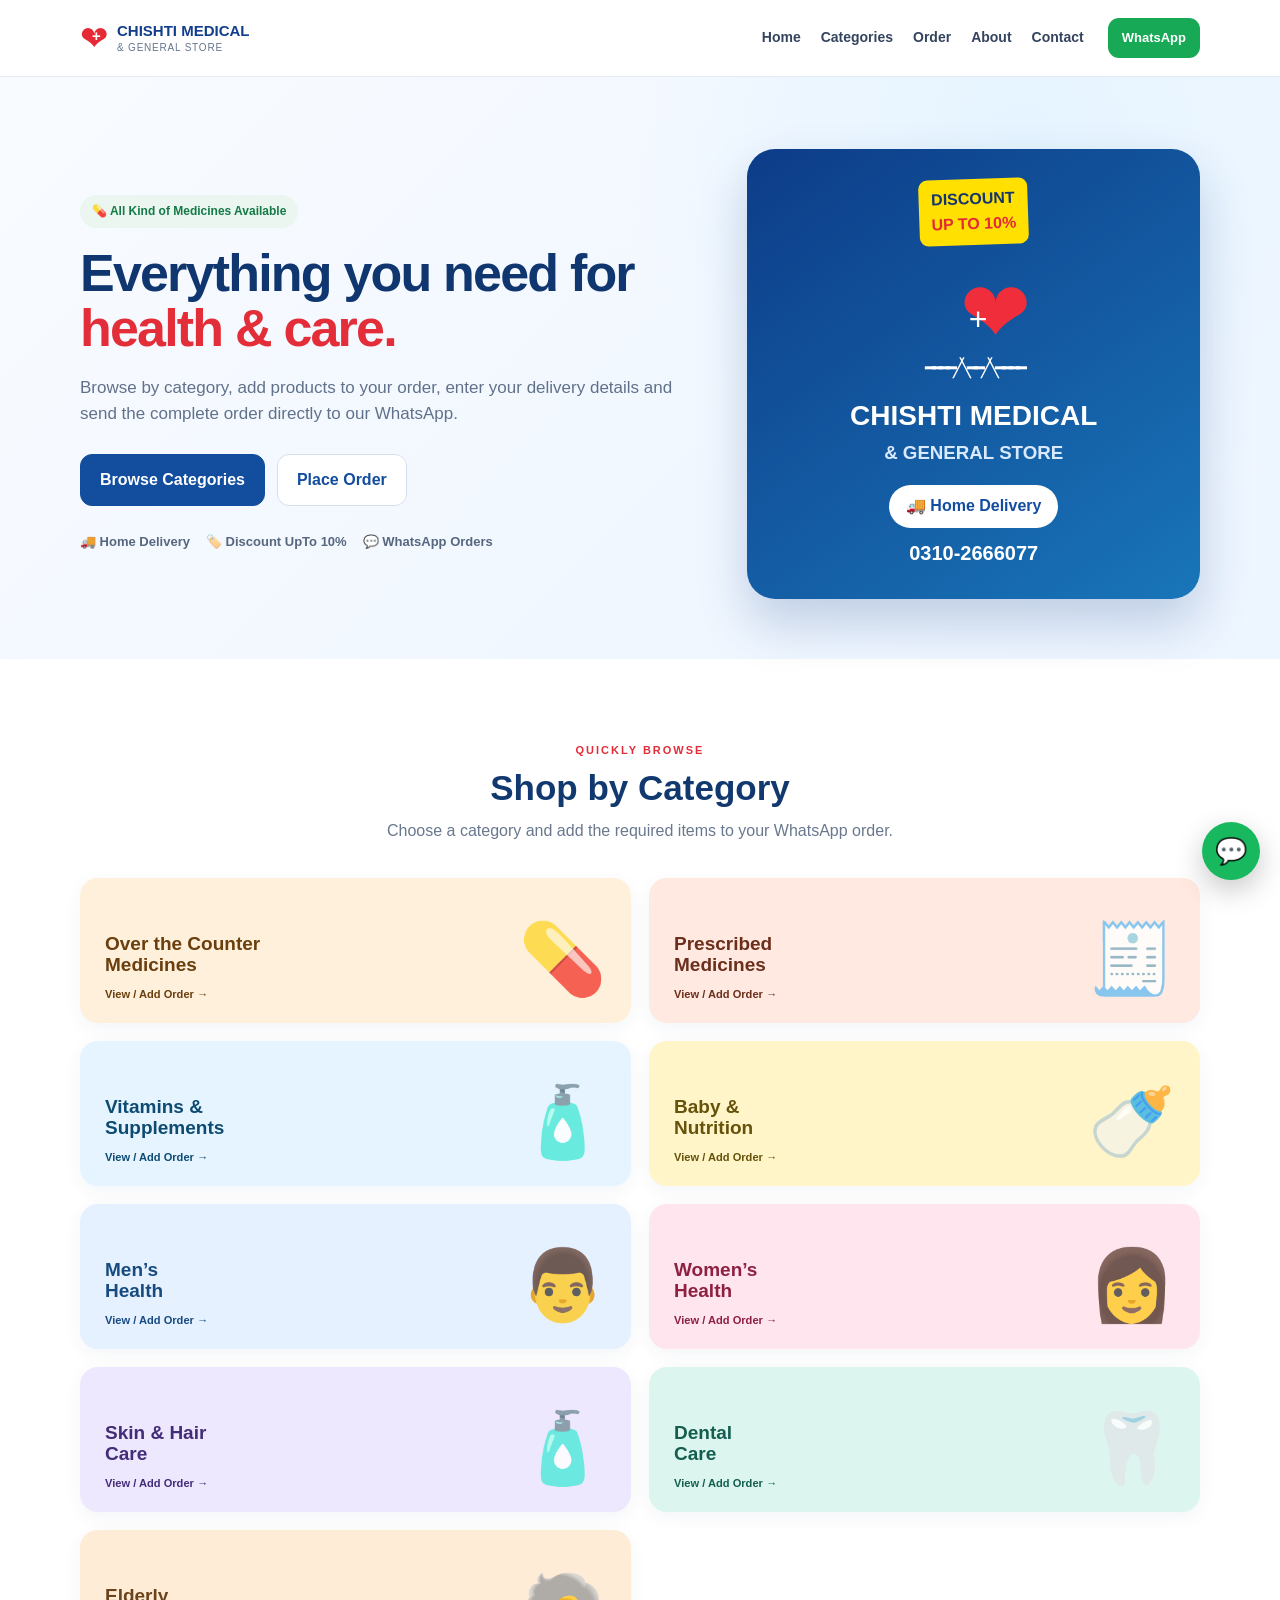
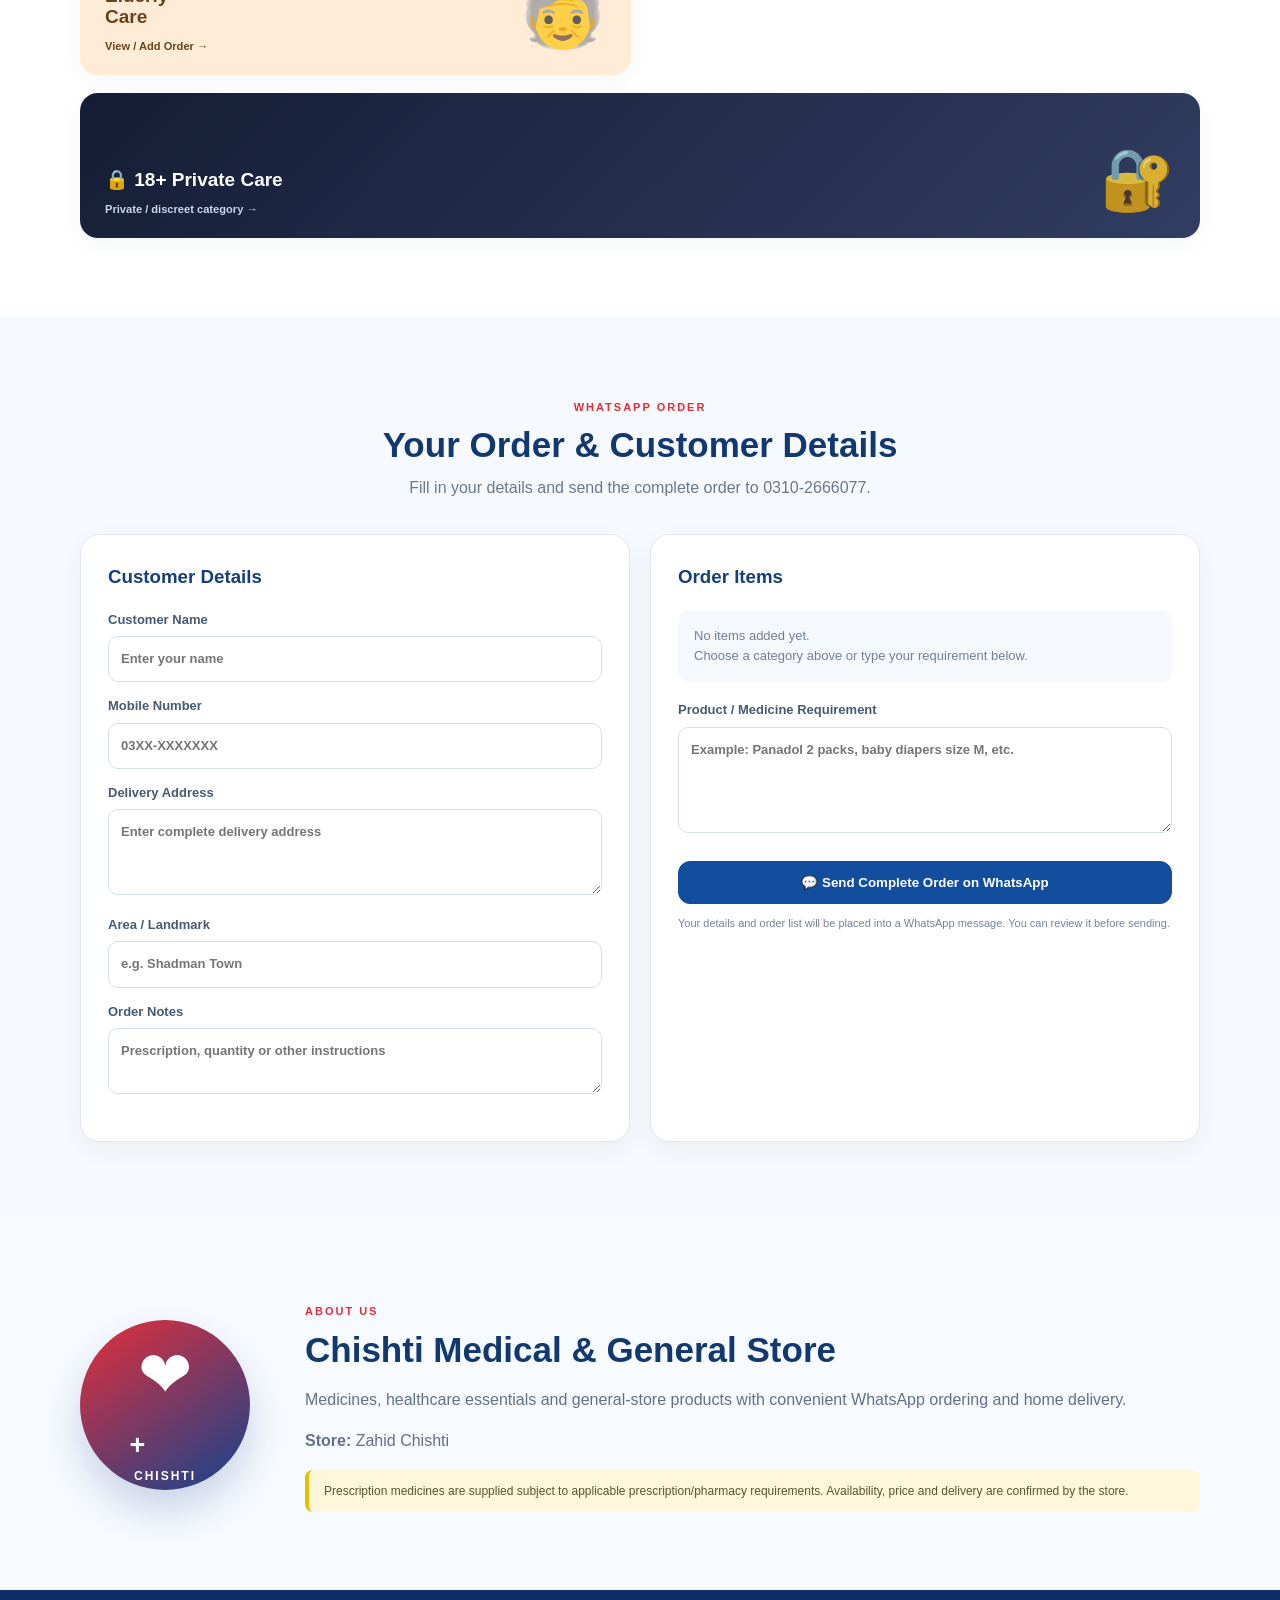
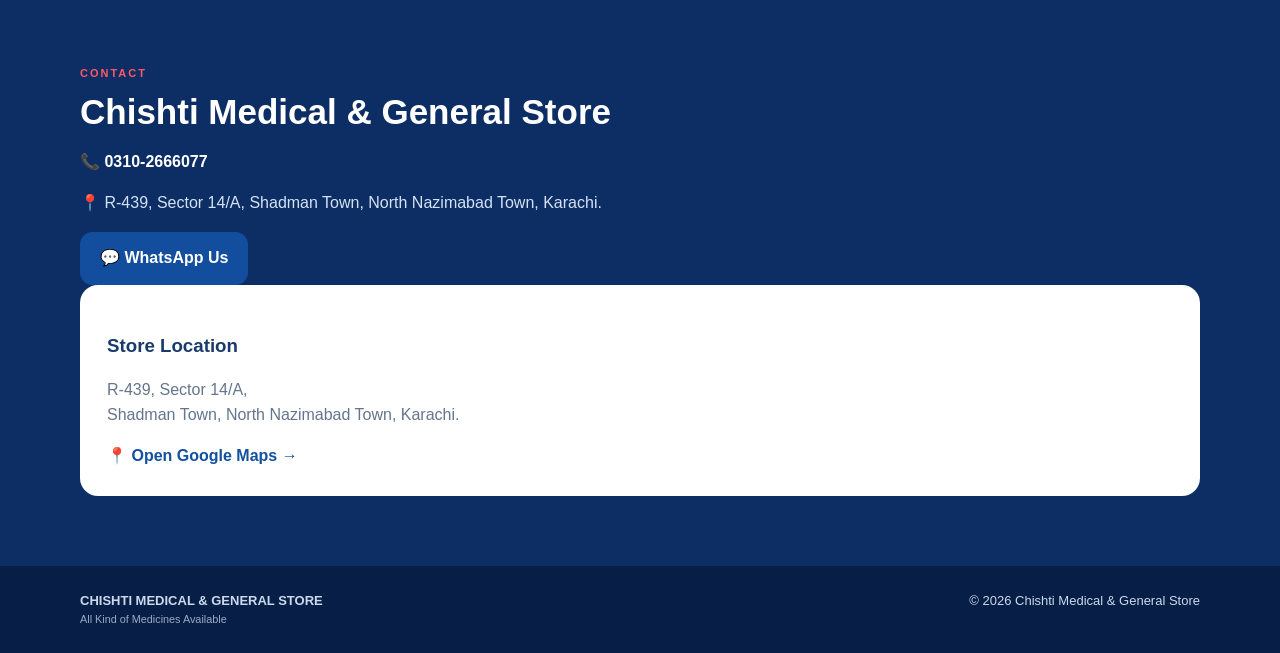
==== index.html @ 414c4672 "Add files via upload" ====
<!DOCTYPE html>
<html lang="en">
<head>
<meta charset="UTF-8">
<meta name="viewport" content="width=device-width, initial-scale=1.0">
<meta name="description" content="Chishti Medical & General Store - medicines, health products and home delivery in Shadman Town, North Nazimabad, Karachi.">
<meta name="theme-color" content="#123f8c">
<title>Chishti Medical & General Store</title>
<link rel="stylesheet" href="style.css">
</head>
<body>
<header class="header">
  <div class="container nav">
    <a class="brand" href="#home"><span class="logo">❤<b>+</b></span><span><strong>CHISHTI MEDICAL</strong><small>& GENERAL STORE</small></span></a>
    <nav id="nav">
      <a href="#home">Home</a><a href="#categories">Categories</a><a href="#order">Order</a><a href="#about">About</a><a href="#contact">Contact</a>
    </nav>
    <a class="wa-top" target="_blank" href="https://wa.me/923102666077">WhatsApp</a>
    <button class="menu" onclick="document.getElementById('nav').classList.toggle('show')">☰</button>
  </div>
</header>

<main>
<section id="home" class="hero">
  <div class="container hero-grid">
    <div>
      <span class="pill">💊 All Kind of Medicines Available</span>
      <h1>Everything you need for <span>health & care.</span></h1>
      <p>Browse by category, add products to your order, enter your delivery details and send the complete order directly to our WhatsApp.</p>
      <div class="actions">
        <a class="btn primary" href="#categories">Browse Categories</a>
        <a class="btn white" href="#order">Place Order</a>
      </div>
      <div class="mini"><span>🚚 Home Delivery</span><span>🏷️ Discount UpTo 10%</span><span>💬 WhatsApp Orders</span></div>
    </div>
    <div class="hero-box">
      <div class="badge">DISCOUNT<br><b>UP TO 10%</b></div>
      <div class="heart">❤<span>+</span></div>
      <div class="ecg">━━━━╱╲━━╱╲━━━━</div>
      <h2>CHISHTI MEDICAL</h2><h3>& GENERAL STORE</h3>
      <div class="home-delivery">🚚 Home Delivery</div>
      <strong>0310-2666077</strong>
    </div>
  </div>
</section>

<section id="categories" class="section">
  <div class="container">
    <div class="heading"><span>QUICKLY BROWSE</span><h2>Shop by Category</h2><p>Choose a category and add the required items to your WhatsApp order.</p></div>
    <div class="cat-grid">
      <button class="cat c1" onclick="addCategory('Over the Counter Medicines')"><div><b>Over the Counter<br>Medicines</b><small>View / Add Order →</small></div><strong>💊</strong></button>
      <button class="cat c2" onclick="addCategory('Prescribed Medicines')"><div><b>Prescribed<br>Medicines</b><small>View / Add Order →</small></div><strong>🧾</strong></button>
      <button class="cat c3" onclick="addCategory('Vitamins & Supplements')"><div><b>Vitamins &<br>Supplements</b><small>View / Add Order →</small></div><strong>🧴</strong></button>
      <button class="cat c4" onclick="addCategory('Baby & Nutrition')"><div><b>Baby &<br>Nutrition</b><small>View / Add Order →</small></div><strong>🍼</strong></button>
      <button class="cat c5" onclick="addCategory('Men’s Health')"><div><b>Men’s<br>Health</b><small>View / Add Order →</small></div><strong>👨</strong></button>
      <button class="cat c6" onclick="addCategory('Women’s Health')"><div><b>Women’s<br>Health</b><small>View / Add Order →</small></div><strong>👩</strong></button>
      <button class="cat c7" onclick="addCategory('Skin & Hair Care')"><div><b>Skin & Hair<br>Care</b><small>View / Add Order →</small></div><strong>🧴</strong></button>
      <button class="cat c8" onclick="addCategory('Dental Care')"><div><b>Dental<br>Care</b><small>View / Add Order →</small></div><strong>🦷</strong></button>
      <button class="cat c9" onclick="addCategory('Elderly Care')"><div><b>Elderly<br>Care</b><small>View / Add Order →</small></div><strong>🧓</strong></button>
      <button class="cat secret" onclick="unlock18()"><div><b>🔒 18+ Private Care</b><small>Private / discreet category →</small></div><strong>🔐</strong></button>
    </div>
  </div>
</section>

<section id="private" class="private hidden">
  <div class="container private-inner">
    <div><span>PRIVATE CATEGORY</span><h2>18+ Private Care</h2><p>Discreet ordering for adult personal-care and sexual-health products. Products are shown only after age confirmation.</p>
    <button class="btn primary" onclick="addCategory('18+ Private Care')">Add Private Care to Order</button></div>
    <div class="private-icon">🔒<small>18+</small></div>
  </div>
</section>

<section id="order" class="section order-section">
  <div class="container">
    <div class="heading"><span>WHATSAPP ORDER</span><h2>Your Order & Customer Details</h2><p>Fill in your details and send the complete order to 0310-2666077.</p></div>
    <div class="order-grid">
      <div class="form-card">
        <h3>Customer Details</h3>
        <label>Customer Name<input id="name" type="text" placeholder="Enter your name"></label>
        <label>Mobile Number<input id="phone" type="tel" placeholder="03XX-XXXXXXX"></label>
        <label>Delivery Address<textarea id="address" rows="3" placeholder="Enter complete delivery address"></textarea></label>
        <label>Area / Landmark<input id="area" type="text" placeholder="e.g. Shadman Town"></label>
        <label>Order Notes<textarea id="notes" rows="2" placeholder="Prescription, quantity or other instructions"></textarea></label>
      </div>
      <div class="form-card cart">
        <h3>Order Items</h3>
        <div id="items" class="items"><div class="empty">No items added yet.<br>Choose a category above or type your requirement below.</div></div>
        <label>Product / Medicine Requirement<textarea id="custom" rows="4" placeholder="Example: Panadol 2 packs, baby diapers size M, etc."></textarea></label>
        <button class="btn primary full" onclick="sendOrder()">💬 Send Complete Order on WhatsApp</button>
        <p class="small">Your details and order list will be placed into a WhatsApp message. You can review it before sending.</p>
      </div>
    </div>
  </div>
</section>

<section id="about" class="section alt">
<div class="container about"><div class="about-logo">❤<b>+</b><small>CHISHTI</small></div><div><div class="heading left"><span>ABOUT US</span><h2>Chishti Medical & General Store</h2></div><p>Medicines, healthcare essentials and general-store products with convenient WhatsApp ordering and home delivery.</p><p><b>Store:</b> Zahid Chishti</p><div class="notice">Prescription medicines are supplied subject to applicable prescription/pharmacy requirements. Availability, price and delivery are confirmed by the store.</div></div></div>
</section>

<section id="contact" class="contact">
<div class="container contact-grid"><div><div class="heading left"><span>CONTACT</span><h2>Chishti Medical & General Store</h2></div><p>📞 <a href="tel:+923102666077">0310-2666077</a></p><p>📍 R-439, Sector 14/A, Shadman Town, North Nazimabad Town, Karachi.</p><a class="btn primary" target="_blank" href="https://wa.me/923102666077">💬 WhatsApp Us</a></div><div class="map"><h3>Store Location</h3><p>R-439, Sector 14/A,<br>Shadman Town, North Nazimabad Town, Karachi.</p><a target="_blank" href="https://www.google.com/maps/search/?api=1&query=R-439%20Sector%2014%2FA%20Shadman%20Town%20North%20Nazimabad%20Karachi">📍 Open Google Maps →</a></div></div>
</section>
</main>

<footer><div class="container footer"><div><b>CHISHTI MEDICAL & GENERAL STORE</b><small>All Kind of Medicines Available</small></div><div>© <span id="year"></span> Chishti Medical & General Store</div></div></footer>
<a class="float" target="_blank" href="https://wa.me/923102666077">💬</a>

<script>
const selected=[];
function addCategory(cat){
  if(!selected.includes(cat)) selected.push(cat);
  renderItems();
  document.getElementById('order').scrollIntoView({behavior:'smooth'});
}
function renderItems(){
  const el=document.getElementById('items');
  if(!selected.length){el.innerHTML='<div class="empty">No items added yet.</div>';return;}
  el.innerHTML=selected.map((x,i)=>`<div class="item"><span>${x}</span><button onclick="removeItem(${i})">×</button></div>`).join('');
}
function removeItem(i){selected.splice(i,1);renderItems();}
function unlock18(){
  if(!confirm('This section is for customers aged 18 or above. Confirm that you are 18+ to continue.')) return;
  document.getElementById('private').classList.remove('hidden');
  document.getElementById('private').scrollIntoView({behavior:'smooth'});
}
function sendOrder(){
  const name=document.getElementById('name').value.trim();
  const phone=document.getElementById('phone').value.trim();
  const address=document.getElementById('address').value.trim();
  const area=document.getElementById('area').value.trim();
  const notes=document.getElementById('notes').value.trim();
  const custom=document.getElementById('custom').value.trim();
  if(!name || !phone || !address){alert('Please enter Customer Name, Mobile Number and Delivery Address.');return;}
  const items=selected.length?selected.join(', '):'Not selected';
  let msg=`*CHISHTI MEDICAL & GENERAL STORE - NEW ORDER*%0A%0A*Customer:* ${encodeURIComponent(name)}%0A*Mobile:* ${encodeURIComponent(phone)}%0A*Address:* ${encodeURIComponent(address)}%0A*Area/Landmark:* ${encodeURIComponent(area||'-')}%0A*Categories:* ${encodeURIComponent(items)}%0A*Product Requirement:* ${encodeURIComponent(custom||'-')}%0A*Notes:* ${encodeURIComponent(notes||'-')}`;
  window.open('https://wa.me/923102666077?text='+msg,'_blank');
}
document.getElementById('year').textContent=new Date().getFullYear();
</script>
</body>
</html>
---- style.css ----
*{box-sizing:border-box}html{scroll-behavior:smooth}body{margin:0;font-family:Arial,Helvetica,sans-serif;color:#172640;background:#fff;line-height:1.55}.container{width:min(1120px,92%);margin:auto}a{text-decoration:none}.header{position:sticky;top:0;z-index:50;background:rgba(255,255,255,.96);backdrop-filter:blur(12px);border-bottom:1px solid #e4ebf5}.nav{height:76px;display:flex;align-items:center;gap:24px}.brand{display:flex;align-items:center;gap:9px;color:#123f8c;line-height:1}.brand .logo{font-size:34px;color:#e52a36;position:relative}.brand .logo b{font-size:15px;color:#fff;position:absolute;left:12px;top:7px}.brand strong,.brand small{display:block}.brand strong{font-size:15px}.brand small{font-size:10px;color:#65758c;margin-top:5px;letter-spacing:.8px}.nav nav{display:flex;gap:20px;margin-left:auto}.nav nav a{color:#34445e;font-size:14px;font-weight:700}.wa-top{background:#18a957;color:#fff;padding:10px 14px;border-radius:11px;font-size:13px;font-weight:800}.menu{display:none;border:0;background:none;font-size:25px}.hero{padding:72px 0 60px;background:radial-gradient(circle at 80% 10%,#e5f4ff,transparent 35%),linear-gradient(135deg,#f8fbff,#edf5ff)}.hero-grid{display:grid;grid-template-columns:1.15fr .85fr;gap:55px;align-items:center}.pill{display:inline-block;background:#eaf6ef;color:#147a47;padding:7px 12px;border-radius:30px;font-size:12px;font-weight:800}.hero h1{font-size:52px;line-height:1.07;letter-spacing:-1.8px;color:#10366f;margin:18px 0}.hero h1 span{color:#e32d38}.hero p{color:#60718a;font-size:17px;max-width:650px}.actions{display:flex;gap:12px;flex-wrap:wrap;margin:26px 0}.btn{display:inline-flex;justify-content:center;align-items:center;padding:13px 19px;border-radius:12px;font-weight:800;border:1px solid #d4e0ef;cursor:pointer}.primary{background:#124d9e;color:#fff;border-color:#124d9e}.white{background:#fff;color:#124d9e}.mini{display:flex;gap:16px;flex-wrap:wrap;color:#56677f;font-size:13px;font-weight:700}.hero-box{background:linear-gradient(145deg,#0d3c88,#1975b9);border-radius:28px;color:#fff;text-align:center;padding:30px;min-height:400px;box-shadow:0 25px 50px rgba(18,65,130,.22)}.badge{display:inline-block;background:#ffe000;color:#14356e;padding:8px 12px;border-radius:9px;font-weight:900;transform:rotate(-2deg)}.badge b{color:#e32b37}.heart{font-size:85px;color:#f02d3a;line-height:1;margin-top:25px}.heart span{font-size:32px;color:#fff;margin-left:-62px;vertical-align:middle}.ecg{letter-spacing:-4px;font-size:18px}.hero-box h2{font-size:28px;margin:12px 0 0}.hero-box h3{margin:0 0 18px;color:#d9eaff}.home-delivery{background:#fff;color:#124d9e;display:inline-block;border-radius:50px;padding:9px 17px;font-weight:900}.hero-box>strong{display:block;font-size:20px;margin-top:10px}.section{padding:78px 0}.heading{text-align:center;margin-bottom:34px}.heading span{font-size:11px;letter-spacing:2px;color:#e22d38;font-weight:900}.heading h2{font-size:35px;line-height:1.15;color:#12396f;margin:7px 0 10px}.heading p{color:#69788e;margin:0}.heading.left{text-align:left;margin-bottom:18px}.cat-grid{display:grid;grid-template-columns:1fr 1fr;gap:18px}.cat{border:0;border-radius:18px;padding:23px 25px;min-height:145px;text-align:left;display:flex;justify-content:space-between;align-items:flex-end;cursor:pointer;overflow:hidden;transition:.2s;box-shadow:0 5px 18px rgba(25,60,100,.05)}.cat:hover{transform:translateY(-3px);box-shadow:0 14px 30px rgba(25,60,100,.12)}.cat b{font-size:19px;line-height:1.1;display:block}.cat small{display:block;margin-top:12px;font-weight:800}.cat>strong{font-size:70px;opacity:.82}.c1{background:#fff0dc;color:#6a3e0d}.c2{background:#ffe9e1;color:#6b2f1b}.c3{background:#e5f4ff;color:#0d4b72}.c4{background:#fff5c8;color:#66520a}.c5{background:#e5f1ff;color:#174b80}.c6{background:#ffe5ed;color:#8e2043}.c7{background:#eee8ff;color:#432d78}.c8{background:#dcf6ef;color:#145e50}.c9{background:#ffecd6;color:#6b421b}.secret{grid-column:1/-1;background:linear-gradient(135deg,#151d35,#313d61);color:#fff}.secret small{color:#c9d5ed}.secret>strong{font-size:60px}.private{background:linear-gradient(135deg,#111a30,#2c3858);color:#fff;padding:45px 0}.private.hidden{display:none}.private-inner{display:flex;align-items:center;justify-content:space-between;gap:30px}.private span{font-size:11px;letter-spacing:2px;color:#aebedc;font-weight:900}.private h2{font-size:34px;margin:5px 0}.private p{color:#d2dbeb;max-width:650px}.private-icon{font-size:75px;text-align:center}.private-icon small{display:block;font-size:14px}.order-section{background:#f6f9fd}.order-grid{display:grid;grid-template-columns:1fr 1fr;gap:20px}.form-card{background:#fff;border:1px solid #dfe8f3;border-radius:20px;padding:27px;box-shadow:0 8px 25px rgba(25,55,95,.05)}.form-card h3{margin-top:0;color:#163e79}.form-card label{display:block;font-weight:800;font-size:13px;color:#465a75;margin:14px 0}.form-card input,.form-card textarea{width:100%;margin-top:6px;border:1px solid #d5dfeb;border-radius:10px;padding:12px;font:inherit;outline:none}.form-card input:focus,.form-card textarea:focus{border-color:#1756a5;box-shadow:0 0 0 3px #e7f0ff}.items{margin:10px 0 18px}.empty{background:#f5f8fc;padding:16px;border-radius:10px;color:#718097;font-size:13px}.item{display:flex;justify-content:space-between;align-items:center;padding:10px 12px;background:#edf5ff;border-radius:9px;margin:6px 0;color:#16427d;font-weight:800}.item button{border:0;background:#e52d38;color:#fff;border-radius:50%;width:25px;height:25px;cursor:pointer}.full{width:100%;margin-top:8px}.small{font-size:11px;color:#748298}.alt{background:#f7faff}.about{display:grid;grid-template-columns:180px 1fr;gap:45px;align-items:center}.about-logo{width:170px;height:170px;border-radius:50%;background:linear-gradient(145deg,#e62e39,#12448e);color:#fff;display:grid;place-content:center;text-align:center;font-size:65px;box-shadow:0 20px 40px rgba(20,60,130,.2)}.about-logo b{font-size:27px;margin-left:-55px}.about-logo small{font-size:12px;letter-spacing:2px;font-weight:900}.about p{color:#61718a}.notice{background:#fff7dc;border-left:4px solid #e6bf00;padding:12px 15px;border-radius:8px;color:#5c542d;font-size:12px}.contact{background:#0d2e65;color:#fff;padding:70px 0}.contact .heading h2{color:#fff}.contact .heading span{color:#ff5963}.contact p{color:#d5e2f4}.contact a{color:#fff;font-weight:800}.map{background:#fff;color:#193a6c;padding:27px;border-radius:18px}.map p{color:#65758c!important}.map a{color:#1250a0!important}.footer{display:flex;justify-content:space-between;gap:20px}.footer strong{display:block;color:#fff}.footer small{display:block;opacity:.75}.float{position:fixed;right:20px;bottom:20px;width:58px;height:58px;border-radius:50%;background:#18b95e;color:#fff;display:grid;place-items:center;font-size:26px;z-index:80;box-shadow:0 10px 28px rgba(0,0,0,.22)}footer{background:#071f46;color:#cbd9ed;padding:25px 0;font-size:13px}@media(max-width:850px){.nav{min-height:70px;height:auto}.nav nav{display:none;position:absolute;top:70px;left:0;right:0;background:#fff;padding:16px 5%;flex-direction:column;border-bottom:1px solid #e4ebf5}.nav nav.show{display:flex}.menu{display:block}.wa-top{margin-left:auto}.hero-grid,.order-grid,.about{grid-template-columns:1fr}.hero h1{font-size:41px}.hero-box{max-width:520px;margin:auto}.private-inner{align-items:flex-start}.cat-grid{grid-template-columns:1fr}.secret{grid-column:auto}.cards{grid-template-columns:1fr 1fr}}@media(max-width:560px){.brand strong{font-size:12px}.brand small{font-size:8px}.wa-top{font-size:10px;padding:9px}.hero{padding-top:48px}.hero h1{font-size:34px}.hero p{font-size:15px}.actions .btn{width:100%}.cat{min-height:125px}.cat b{font-size:17px}.cat>strong{font-size:55px}.section{padding:58px 0}.heading h2{font-size:29px}.about-logo{margin:auto}.heading.left{text-align:center}.footer{flex-direction:column}}
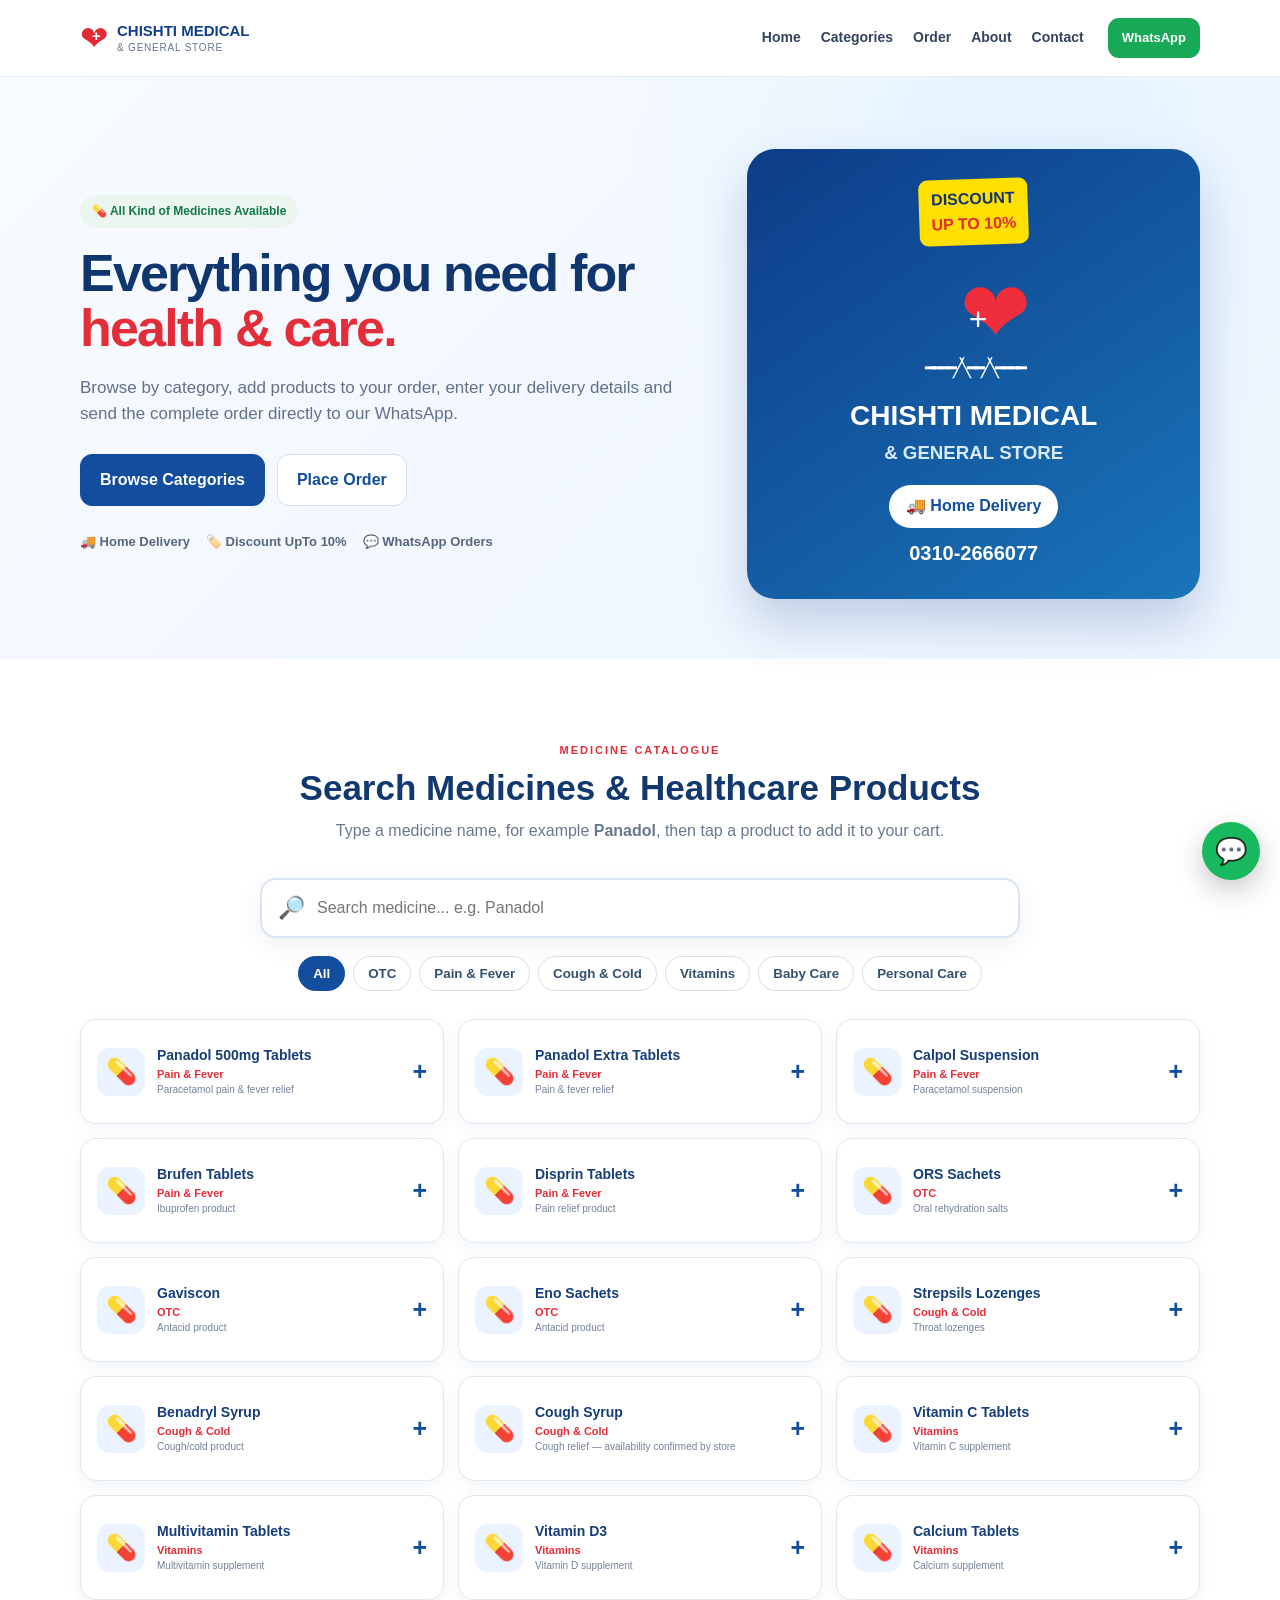
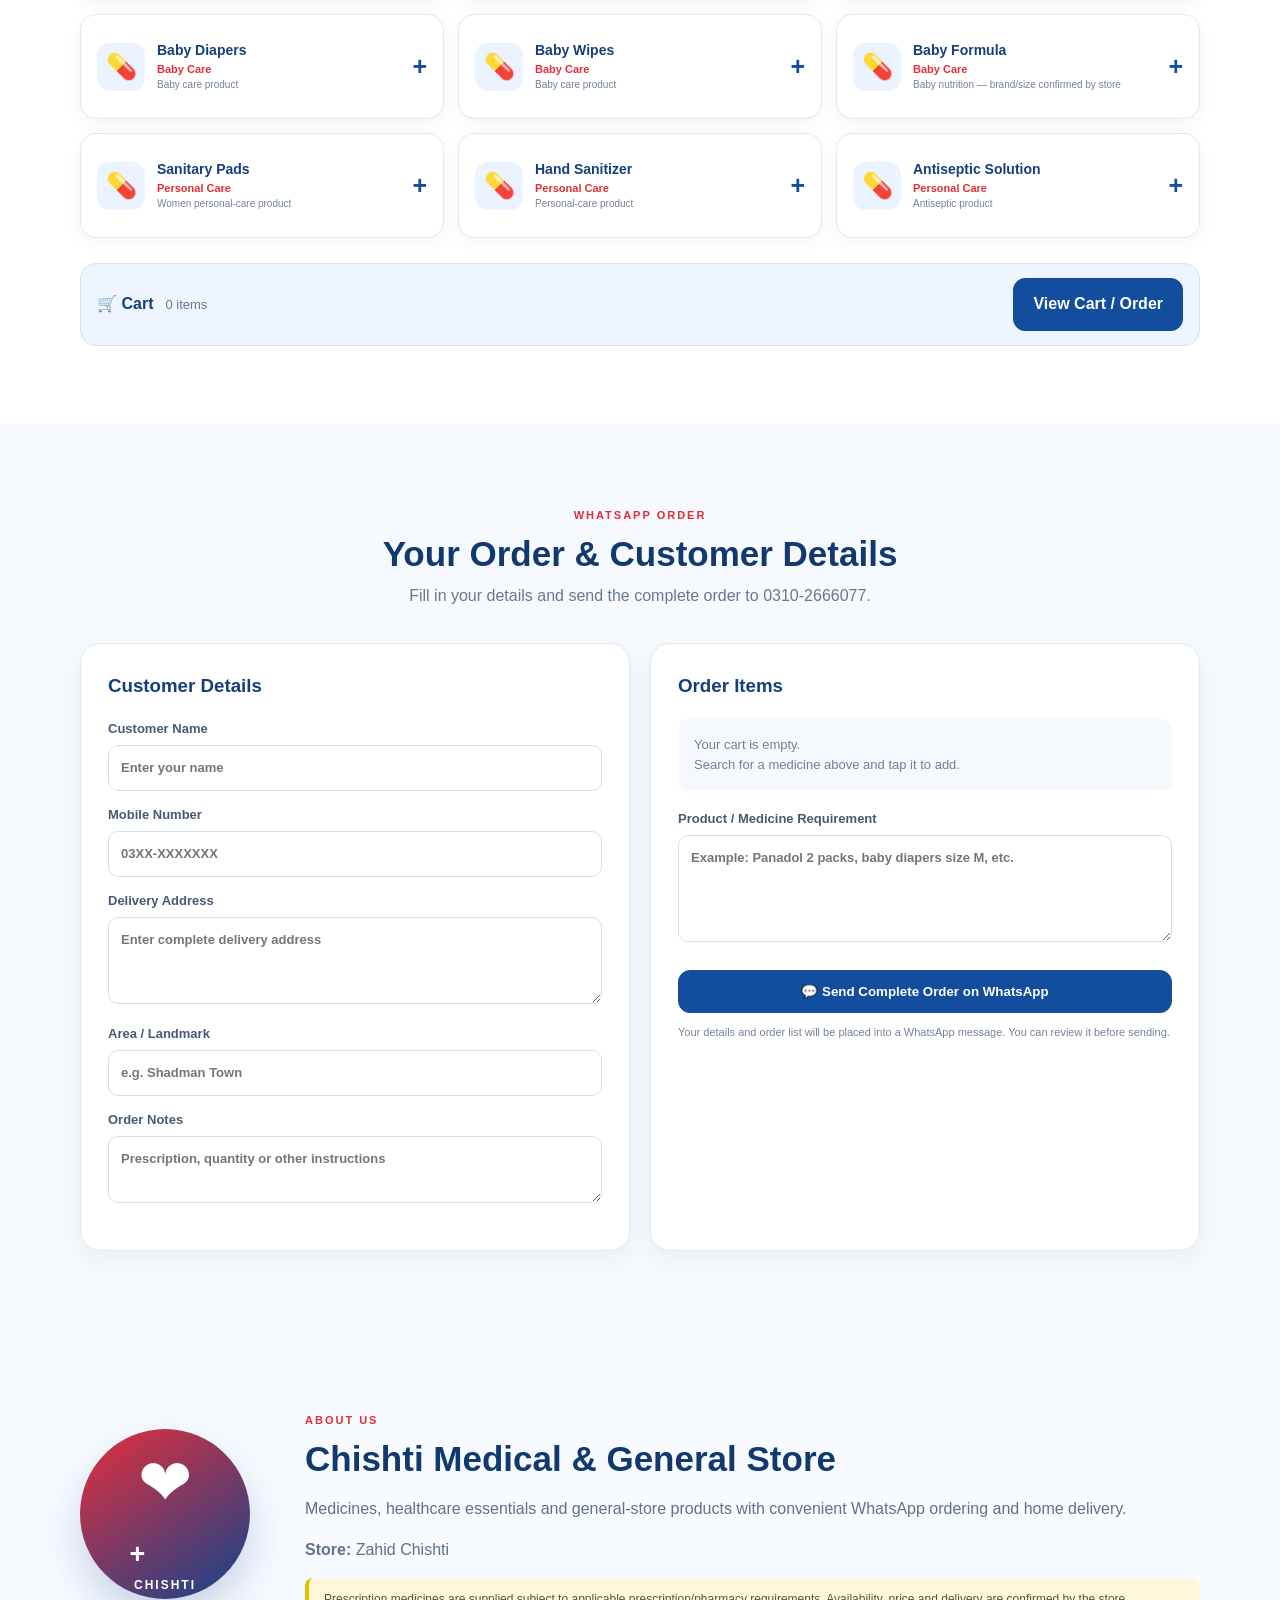
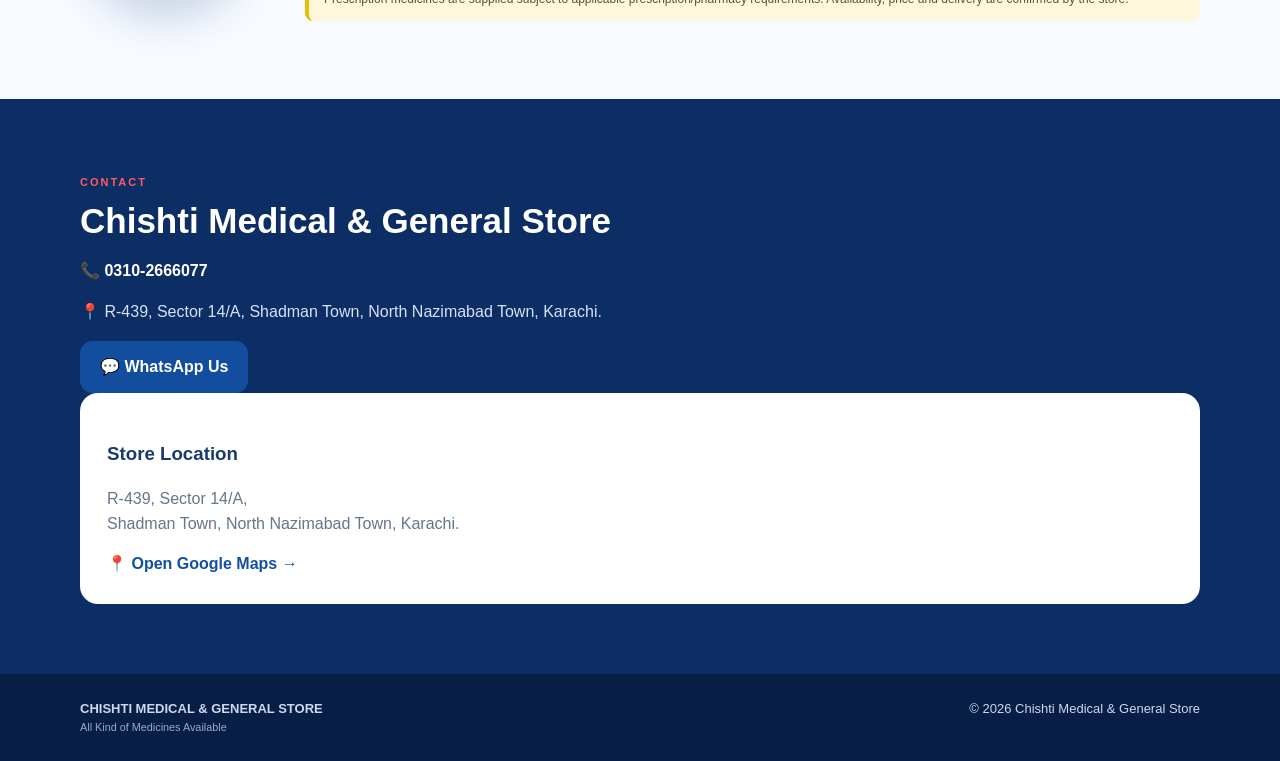
==== commit 62f7b1d2: "Add files via upload" ====
--- a/index.html
+++ b/index.html
@@ -46,18 +46,33 @@
 
 <section id="categories" class="section">
   <div class="container">
-    <div class="heading"><span>QUICKLY BROWSE</span><h2>Shop by Category</h2><p>Choose a category and add the required items to your WhatsApp order.</p></div>
-    <div class="cat-grid">
-      <button class="cat c1" onclick="addCategory('Over the Counter Medicines')"><div><b>Over the Counter<br>Medicines</b><small>View / Add Order →</small></div><strong>💊</strong></button>
-      <button class="cat c2" onclick="addCategory('Prescribed Medicines')"><div><b>Prescribed<br>Medicines</b><small>View / Add Order →</small></div><strong>🧾</strong></button>
-      <button class="cat c3" onclick="addCategory('Vitamins & Supplements')"><div><b>Vitamins &<br>Supplements</b><small>View / Add Order →</small></div><strong>🧴</strong></button>
-      <button class="cat c4" onclick="addCategory('Baby & Nutrition')"><div><b>Baby &<br>Nutrition</b><small>View / Add Order →</small></div><strong>🍼</strong></button>
-      <button class="cat c5" onclick="addCategory('Men’s Health')"><div><b>Men’s<br>Health</b><small>View / Add Order →</small></div><strong>👨</strong></button>
-      <button class="cat c6" onclick="addCategory('Women’s Health')"><div><b>Women’s<br>Health</b><small>View / Add Order →</small></div><strong>👩</strong></button>
-      <button class="cat c7" onclick="addCategory('Skin & Hair Care')"><div><b>Skin & Hair<br>Care</b><small>View / Add Order →</small></div><strong>🧴</strong></button>
-      <button class="cat c8" onclick="addCategory('Dental Care')"><div><b>Dental<br>Care</b><small>View / Add Order →</small></div><strong>🦷</strong></button>
-      <button class="cat c9" onclick="addCategory('Elderly Care')"><div><b>Elderly<br>Care</b><small>View / Add Order →</small></div><strong>🧓</strong></button>
-      <button class="cat secret" onclick="unlock18()"><div><b>🔒 18+ Private Care</b><small>Private / discreet category →</small></div><strong>🔐</strong></button>
+    <div class="heading">
+      <span>MEDICINE CATALOGUE</span>
+      <h2>Search Medicines & Healthcare Products</h2>
+      <p>Type a medicine name, for example <b>Panadol</b>, then tap a product to add it to your cart.</p>
+    </div>
+
+    <div class="search-box">
+      <span>🔎</span>
+      <input id="medicineSearch" type="search" placeholder="Search medicine... e.g. Panadol" oninput="searchMedicines()">
+    </div>
+
+    <div class="catalogue-tools">
+      <button class="filter active" onclick="filterMedicines('All',this)">All</button>
+      <button class="filter" onclick="filterMedicines('OTC',this)">OTC</button>
+      <button class="filter" onclick="filterMedicines('Pain & Fever',this)">Pain & Fever</button>
+      <button class="filter" onclick="filterMedicines('Cough & Cold',this)">Cough & Cold</button>
+      <button class="filter" onclick="filterMedicines('Vitamins',this)">Vitamins</button>
+      <button class="filter" onclick="filterMedicines('Baby Care',this)">Baby Care</button>
+      <button class="filter" onclick="filterMedicines('Personal Care',this)">Personal Care</button>
+    </div>
+
+    <div id="medicineGrid" class="medicine-grid"></div>
+    <p id="noResults" class="no-results hidden">No matching product found. You can type the required medicine in the order notes and send it to WhatsApp.</p>
+
+    <div class="cart-bar">
+      <div><b>🛒 Cart</b><span id="cartCount">0 items</span></div>
+      <a class="btn primary" href="#order">View Cart / Order</a>
     </div>
   </div>
 </section>
@@ -106,23 +121,124 @@
 <a class="float" target="_blank" href="https://wa.me/923102666077">💬</a>
 
 <script>
-const selected=[];
-function addCategory(cat){
-  if(!selected.includes(cat)) selected.push(cat);
-  renderItems();
+const products = [
+  {name:'Panadol 500mg Tablets',category:'Pain & Fever',note:'Paracetamol pain & fever relief'},
+  {name:'Panadol Extra Tablets',category:'Pain & Fever',note:'Pain & fever relief'},
+  {name:'Calpol Suspension',category:'Pain & Fever',note:'Paracetamol suspension'},
+  {name:'Brufen Tablets',category:'Pain & Fever',note:'Ibuprofen product'},
+  {name:'Disprin Tablets',category:'Pain & Fever',note:'Pain relief product'},
+  {name:'ORS Sachets',category:'OTC',note:'Oral rehydration salts'},
+  {name:'Gaviscon',category:'OTC',note:'Antacid product'},
+  {name:'Eno Sachets',category:'OTC',note:'Antacid product'},
+  {name:'Strepsils Lozenges',category:'Cough & Cold',note:'Throat lozenges'},
+  {name:'Benadryl Syrup',category:'Cough & Cold',note:'Cough/cold product'},
+  {name:'Cough Syrup',category:'Cough & Cold',note:'Cough relief — availability confirmed by store'},
+  {name:'Vitamin C Tablets',category:'Vitamins',note:'Vitamin C supplement'},
+  {name:'Multivitamin Tablets',category:'Vitamins',note:'Multivitamin supplement'},
+  {name:'Vitamin D3',category:'Vitamins',note:'Vitamin D supplement'},
+  {name:'Calcium Tablets',category:'Vitamins',note:'Calcium supplement'},
+  {name:'Baby Diapers',category:'Baby Care',note:'Baby care product'},
+  {name:'Baby Wipes',category:'Baby Care',note:'Baby care product'},
+  {name:'Baby Formula',category:'Baby Care',note:'Baby nutrition — brand/size confirmed by store'},
+  {name:'Sanitary Pads',category:'Personal Care',note:'Women personal-care product'},
+  {name:'Hand Sanitizer',category:'Personal Care',note:'Personal-care product'},
+  {name:'Antiseptic Solution',category:'Personal Care',note:'Antiseptic product'}
+];
+
+let cart = [];
+let activeCategory = 'All';
+
+function escapeHTML(value){
+  return String(value).replace(/[&<>"']/g, m => ({'&':'&amp;','<':'&lt;','>':'&gt;','"':'&quot;',"'":'&#039;'}[m]));
+}
+
+function searchMedicines(){
+  renderMedicines();
+}
+
+function filterMedicines(category, button){
+  activeCategory = category;
+  document.querySelectorAll('.filter').forEach(b => b.classList.remove('active'));
+  button.classList.add('active');
+  renderMedicines();
+}
+
+function renderMedicines(){
+  const q = document.getElementById('medicineSearch').value.trim().toLowerCase();
+  const list = products.filter(p =>
+    (activeCategory === 'All' || p.category === activeCategory) &&
+    (!q || (p.name + ' ' + p.category + ' ' + p.note).toLowerCase().includes(q))
+  );
+
+  const grid = document.getElementById('medicineGrid');
+  document.getElementById('noResults').classList.toggle('hidden', list.length !== 0);
+
+  grid.innerHTML = list.map((p, i) => {
+    const originalIndex = products.indexOf(p);
+    const inCart = cart.find(x => x.name === p.name);
+    return `<button class="medicine-card" onclick="addToCart(${originalIndex})">
+      <div class="medicine-icon">💊</div>
+      <div class="medicine-info">
+        <b>${escapeHTML(p.name)}</b>
+        <small>${escapeHTML(p.category)}</small>
+        <span>${escapeHTML(p.note)}</span>
+      </div>
+      <strong class="add-sign">${inCart ? '✓' : '+'}</strong>
+    </button>`;
+  }).join('');
+}
+
+function addToCart(index){
+  const p = products[index];
+  const existing = cart.find(x => x.name === p.name);
+  if(existing) existing.qty++;
+  else cart.push({name:p.name, category:p.category, qty:1});
+  renderCart();
+  renderMedicines();
   document.getElementById('order').scrollIntoView({behavior:'smooth'});
 }
-function renderItems(){
-  const el=document.getElementById('items');
-  if(!selected.length){el.innerHTML='<div class="empty">No items added yet.</div>';return;}
-  el.innerHTML=selected.map((x,i)=>`<div class="item"><span>${x}</span><button onclick="removeItem(${i})">×</button></div>`).join('');
-}
-function removeItem(i){selected.splice(i,1);renderItems();}
+
+function changeQty(index, delta){
+  cart[index].qty += delta;
+  if(cart[index].qty <= 0) cart.splice(index,1);
+  renderCart();
+  renderMedicines();
+}
+
+function removeCartItem(index){
+  cart.splice(index,1);
+  renderCart();
+  renderMedicines();
+}
+
+function renderCart(){
+  const el = document.getElementById('items');
+  const count = cart.reduce((sum,x)=>sum+x.qty,0);
+  document.getElementById('cartCount').textContent = count + (count === 1 ? ' item' : ' items');
+
+  if(!cart.length){
+    el.innerHTML='<div class="empty">Your cart is empty.<br>Search for a medicine above and tap it to add.</div>';
+    return;
+  }
+
+  el.innerHTML = cart.map((x,i)=>`
+    <div class="cart-item">
+      <div><b>${escapeHTML(x.name)}</b><small>${escapeHTML(x.category)}</small></div>
+      <div class="qty">
+        <button onclick="changeQty(${i},-1)">−</button>
+        <b>${x.qty}</b>
+        <button onclick="changeQty(${i},1)">+</button>
+        <button class="remove" onclick="removeCartItem(${i})">×</button>
+      </div>
+    </div>`).join('');
+}
+
 function unlock18(){
   if(!confirm('This section is for customers aged 18 or above. Confirm that you are 18+ to continue.')) return;
   document.getElementById('private').classList.remove('hidden');
   document.getElementById('private').scrollIntoView({behavior:'smooth'});
 }
+
 function sendOrder(){
   const name=document.getElementById('name').value.trim();
   const phone=document.getElementById('phone').value.trim();
@@ -130,12 +246,38 @@
   const area=document.getElementById('area').value.trim();
   const notes=document.getElementById('notes').value.trim();
   const custom=document.getElementById('custom').value.trim();
-  if(!name || !phone || !address){alert('Please enter Customer Name, Mobile Number and Delivery Address.');return;}
-  const items=selected.length?selected.join(', '):'Not selected';
-  let msg=`*CHISHTI MEDICAL & GENERAL STORE - NEW ORDER*%0A%0A*Customer:* ${encodeURIComponent(name)}%0A*Mobile:* ${encodeURIComponent(phone)}%0A*Address:* ${encodeURIComponent(address)}%0A*Area/Landmark:* ${encodeURIComponent(area||'-')}%0A*Categories:* ${encodeURIComponent(items)}%0A*Product Requirement:* ${encodeURIComponent(custom||'-')}%0A*Notes:* ${encodeURIComponent(notes||'-')}`;
-  window.open('https://wa.me/923102666077?text='+msg,'_blank');
-}
+
+  if(!name || !phone || !address){
+    alert('Please enter Customer Name, Mobile Number and Delivery Address.');
+    return;
+  }
+
+  const orderLines = cart.length
+    ? cart.map((x,i) => `${i+1}. ${x.name} — Qty: ${x.qty}`).join('\n')
+    : 'No catalogue item selected';
+
+  const message =
+`*CHISHTI MEDICAL & GENERAL STORE - NEW ORDER*
+
+*Customer:* ${name}
+*Mobile:* ${phone}
+*Delivery Address:* ${address}
+*Area/Landmark:* ${area || '-'}
+
+*Cart:*
+${orderLines}
+
+*Other Medicine/Product Requirement:* ${custom || '-'}
+*Notes:* ${notes || '-'}
+
+Please confirm availability, price and delivery.`;
+
+  window.open('https://wa.me/923102666077?text='+encodeURIComponent(message),'_blank');
+}
+
 document.getElementById('year').textContent=new Date().getFullYear();
+renderMedicines();
+renderCart();
 </script>
 </body>
 </html>
--- a/style.css
+++ b/style.css
@@ -1 +1,27 @@
 *{box-sizing:border-box}html{scroll-behavior:smooth}body{margin:0;font-family:Arial,Helvetica,sans-serif;color:#172640;background:#fff;line-height:1.55}.container{width:min(1120px,92%);margin:auto}a{text-decoration:none}.header{position:sticky;top:0;z-index:50;background:rgba(255,255,255,.96);backdrop-filter:blur(12px);border-bottom:1px solid #e4ebf5}.nav{height:76px;display:flex;align-items:center;gap:24px}.brand{display:flex;align-items:center;gap:9px;color:#123f8c;line-height:1}.brand .logo{font-size:34px;color:#e52a36;position:relative}.brand .logo b{font-size:15px;color:#fff;position:absolute;left:12px;top:7px}.brand strong,.brand small{display:block}.brand strong{font-size:15px}.brand small{font-size:10px;color:#65758c;margin-top:5px;letter-spacing:.8px}.nav nav{display:flex;gap:20px;margin-left:auto}.nav nav a{color:#34445e;font-size:14px;font-weight:700}.wa-top{background:#18a957;color:#fff;padding:10px 14px;border-radius:11px;font-size:13px;font-weight:800}.menu{display:none;border:0;background:none;font-size:25px}.hero{padding:72px 0 60px;background:radial-gradient(circle at 80% 10%,#e5f4ff,transparent 35%),linear-gradient(135deg,#f8fbff,#edf5ff)}.hero-grid{display:grid;grid-template-columns:1.15fr .85fr;gap:55px;align-items:center}.pill{display:inline-block;background:#eaf6ef;color:#147a47;padding:7px 12px;border-radius:30px;font-size:12px;font-weight:800}.hero h1{font-size:52px;line-height:1.07;letter-spacing:-1.8px;color:#10366f;margin:18px 0}.hero h1 span{color:#e32d38}.hero p{color:#60718a;font-size:17px;max-width:650px}.actions{display:flex;gap:12px;flex-wrap:wrap;margin:26px 0}.btn{display:inline-flex;justify-content:center;align-items:center;padding:13px 19px;border-radius:12px;font-weight:800;border:1px solid #d4e0ef;cursor:pointer}.primary{background:#124d9e;color:#fff;border-color:#124d9e}.white{background:#fff;color:#124d9e}.mini{display:flex;gap:16px;flex-wrap:wrap;color:#56677f;font-size:13px;font-weight:700}.hero-box{background:linear-gradient(145deg,#0d3c88,#1975b9);border-radius:28px;color:#fff;text-align:center;padding:30px;min-height:400px;box-shadow:0 25px 50px rgba(18,65,130,.22)}.badge{display:inline-block;background:#ffe000;color:#14356e;padding:8px 12px;border-radius:9px;font-weight:900;transform:rotate(-2deg)}.badge b{color:#e32b37}.heart{font-size:85px;color:#f02d3a;line-height:1;margin-top:25px}.heart span{font-size:32px;color:#fff;margin-left:-62px;vertical-align:middle}.ecg{letter-spacing:-4px;font-size:18px}.hero-box h2{font-size:28px;margin:12px 0 0}.hero-box h3{margin:0 0 18px;color:#d9eaff}.home-delivery{background:#fff;color:#124d9e;display:inline-block;border-radius:50px;padding:9px 17px;font-weight:900}.hero-box>strong{display:block;font-size:20px;margin-top:10px}.section{padding:78px 0}.heading{text-align:center;margin-bottom:34px}.heading span{font-size:11px;letter-spacing:2px;color:#e22d38;font-weight:900}.heading h2{font-size:35px;line-height:1.15;color:#12396f;margin:7px 0 10px}.heading p{color:#69788e;margin:0}.heading.left{text-align:left;margin-bottom:18px}.cat-grid{display:grid;grid-template-columns:1fr 1fr;gap:18px}.cat{border:0;border-radius:18px;padding:23px 25px;min-height:145px;text-align:left;display:flex;justify-content:space-between;align-items:flex-end;cursor:pointer;overflow:hidden;transition:.2s;box-shadow:0 5px 18px rgba(25,60,100,.05)}.cat:hover{transform:translateY(-3px);box-shadow:0 14px 30px rgba(25,60,100,.12)}.cat b{font-size:19px;line-height:1.1;display:block}.cat small{display:block;margin-top:12px;font-weight:800}.cat>strong{font-size:70px;opacity:.82}.c1{background:#fff0dc;color:#6a3e0d}.c2{background:#ffe9e1;color:#6b2f1b}.c3{background:#e5f4ff;color:#0d4b72}.c4{background:#fff5c8;color:#66520a}.c5{background:#e5f1ff;color:#174b80}.c6{background:#ffe5ed;color:#8e2043}.c7{background:#eee8ff;color:#432d78}.c8{background:#dcf6ef;color:#145e50}.c9{background:#ffecd6;color:#6b421b}.secret{grid-column:1/-1;background:linear-gradient(135deg,#151d35,#313d61);color:#fff}.secret small{color:#c9d5ed}.secret>strong{font-size:60px}.private{background:linear-gradient(135deg,#111a30,#2c3858);color:#fff;padding:45px 0}.private.hidden{display:none}.private-inner{display:flex;align-items:center;justify-content:space-between;gap:30px}.private span{font-size:11px;letter-spacing:2px;color:#aebedc;font-weight:900}.private h2{font-size:34px;margin:5px 0}.private p{color:#d2dbeb;max-width:650px}.private-icon{font-size:75px;text-align:center}.private-icon small{display:block;font-size:14px}.order-section{background:#f6f9fd}.order-grid{display:grid;grid-template-columns:1fr 1fr;gap:20px}.form-card{background:#fff;border:1px solid #dfe8f3;border-radius:20px;padding:27px;box-shadow:0 8px 25px rgba(25,55,95,.05)}.form-card h3{margin-top:0;color:#163e79}.form-card label{display:block;font-weight:800;font-size:13px;color:#465a75;margin:14px 0}.form-card input,.form-card textarea{width:100%;margin-top:6px;border:1px solid #d5dfeb;border-radius:10px;padding:12px;font:inherit;outline:none}.form-card input:focus,.form-card textarea:focus{border-color:#1756a5;box-shadow:0 0 0 3px #e7f0ff}.items{margin:10px 0 18px}.empty{background:#f5f8fc;padding:16px;border-radius:10px;color:#718097;font-size:13px}.item{display:flex;justify-content:space-between;align-items:center;padding:10px 12px;background:#edf5ff;border-radius:9px;margin:6px 0;color:#16427d;font-weight:800}.item button{border:0;background:#e52d38;color:#fff;border-radius:50%;width:25px;height:25px;cursor:pointer}.full{width:100%;margin-top:8px}.small{font-size:11px;color:#748298}.alt{background:#f7faff}.about{display:grid;grid-template-columns:180px 1fr;gap:45px;align-items:center}.about-logo{width:170px;height:170px;border-radius:50%;background:linear-gradient(145deg,#e62e39,#12448e);color:#fff;display:grid;place-content:center;text-align:center;font-size:65px;box-shadow:0 20px 40px rgba(20,60,130,.2)}.about-logo b{font-size:27px;margin-left:-55px}.about-logo small{font-size:12px;letter-spacing:2px;font-weight:900}.about p{color:#61718a}.notice{background:#fff7dc;border-left:4px solid #e6bf00;padding:12px 15px;border-radius:8px;color:#5c542d;font-size:12px}.contact{background:#0d2e65;color:#fff;padding:70px 0}.contact .heading h2{color:#fff}.contact .heading span{color:#ff5963}.contact p{color:#d5e2f4}.contact a{color:#fff;font-weight:800}.map{background:#fff;color:#193a6c;padding:27px;border-radius:18px}.map p{color:#65758c!important}.map a{color:#1250a0!important}.footer{display:flex;justify-content:space-between;gap:20px}.footer strong{display:block;color:#fff}.footer small{display:block;opacity:.75}.float{position:fixed;right:20px;bottom:20px;width:58px;height:58px;border-radius:50%;background:#18b95e;color:#fff;display:grid;place-items:center;font-size:26px;z-index:80;box-shadow:0 10px 28px rgba(0,0,0,.22)}footer{background:#071f46;color:#cbd9ed;padding:25px 0;font-size:13px}@media(max-width:850px){.nav{min-height:70px;height:auto}.nav nav{display:none;position:absolute;top:70px;left:0;right:0;background:#fff;padding:16px 5%;flex-direction:column;border-bottom:1px solid #e4ebf5}.nav nav.show{display:flex}.menu{display:block}.wa-top{margin-left:auto}.hero-grid,.order-grid,.about{grid-template-columns:1fr}.hero h1{font-size:41px}.hero-box{max-width:520px;margin:auto}.private-inner{align-items:flex-start}.cat-grid{grid-template-columns:1fr}.secret{grid-column:auto}.cards{grid-template-columns:1fr 1fr}}@media(max-width:560px){.brand strong{font-size:12px}.brand small{font-size:8px}.wa-top{font-size:10px;padding:9px}.hero{padding-top:48px}.hero h1{font-size:34px}.hero p{font-size:15px}.actions .btn{width:100%}.cat{min-height:125px}.cat b{font-size:17px}.cat>strong{font-size:55px}.section{padding:58px 0}.heading h2{font-size:29px}.about-logo{margin:auto}.heading.left{text-align:center}.footer{flex-direction:column}}
+
+.search-box{max-width:760px;margin:0 auto 18px;background:#fff;border:2px solid #d9e5f2;border-radius:16px;display:flex;align-items:center;padding:0 16px;box-shadow:0 8px 25px rgba(25,55,95,.07)}
+.search-box:focus-within{border-color:#1756a5;box-shadow:0 0 0 4px #e7f0ff}
+.search-box span{font-size:22px}
+.search-box input{border:0;outline:0;width:100%;padding:16px 12px;font:inherit;font-size:16px;background:transparent}
+.catalogue-tools{display:flex;gap:8px;flex-wrap:wrap;justify-content:center;margin:18px 0 28px}
+.filter{border:1px solid #d5dfeb;background:#fff;color:#34506f;border-radius:30px;padding:9px 14px;font-weight:800;cursor:pointer}
+.filter.active{background:#124d9e;color:#fff;border-color:#124d9e}
+.medicine-grid{display:grid;grid-template-columns:repeat(3,1fr);gap:14px}
+.medicine-card{border:1px solid #dfe8f3;background:#fff;border-radius:16px;padding:16px;text-align:left;display:flex;gap:12px;align-items:center;cursor:pointer;min-height:105px;box-shadow:0 5px 16px rgba(25,60,100,.05);transition:.2s}
+.medicine-card:hover{transform:translateY(-2px);box-shadow:0 10px 25px rgba(25,60,100,.12);border-color:#9bbbe0}
+.medicine-icon{width:48px;height:48px;border-radius:13px;background:#eaf3ff;display:grid;place-items:center;font-size:25px;flex:none}
+.medicine-info{min-width:0;flex:1}
+.medicine-info b{display:block;color:#163e79;font-size:14px;line-height:1.25}
+.medicine-info small{display:block;color:#e32d38;font-weight:800;font-size:11px;margin:4px 0}
+.medicine-info span{display:block;color:#738299;font-size:10px;line-height:1.25}
+.add-sign{font-size:25px;color:#124d9e;flex:none}
+.no-results{background:#fff7dc;border-left:4px solid #e6bf00;padding:13px 15px;border-radius:8px;color:#5c542d;font-size:13px}
+.hidden{display:none!important}
+.cart-bar{margin-top:25px;background:#eef5ff;border:1px solid #d5e3f4;border-radius:16px;padding:14px 16px;display:flex;justify-content:space-between;align-items:center;gap:15px}
+.cart-bar b{color:#153f79;margin-right:12px}.cart-bar span{color:#667991;font-size:13px}
+.cart-item{display:flex;justify-content:space-between;align-items:center;gap:12px;padding:12px;background:#edf5ff;border-radius:10px;margin:7px 0;color:#16427d}
+.cart-item small{display:block;color:#72839a;font-size:10px;margin-top:2px}
+.qty{display:flex;align-items:center;gap:7px}.qty button{border:0;background:#124d9e;color:#fff;border-radius:7px;width:27px;height:27px;font-size:18px;cursor:pointer}.qty .remove{background:#e52d38}
+@media(max-width:850px){.medicine-grid{grid-template-columns:1fr 1fr}}
+@media(max-width:560px){.medicine-grid{grid-template-columns:1fr}.cart-bar{flex-direction:column;align-items:stretch}.cart-bar .btn{width:100%}}
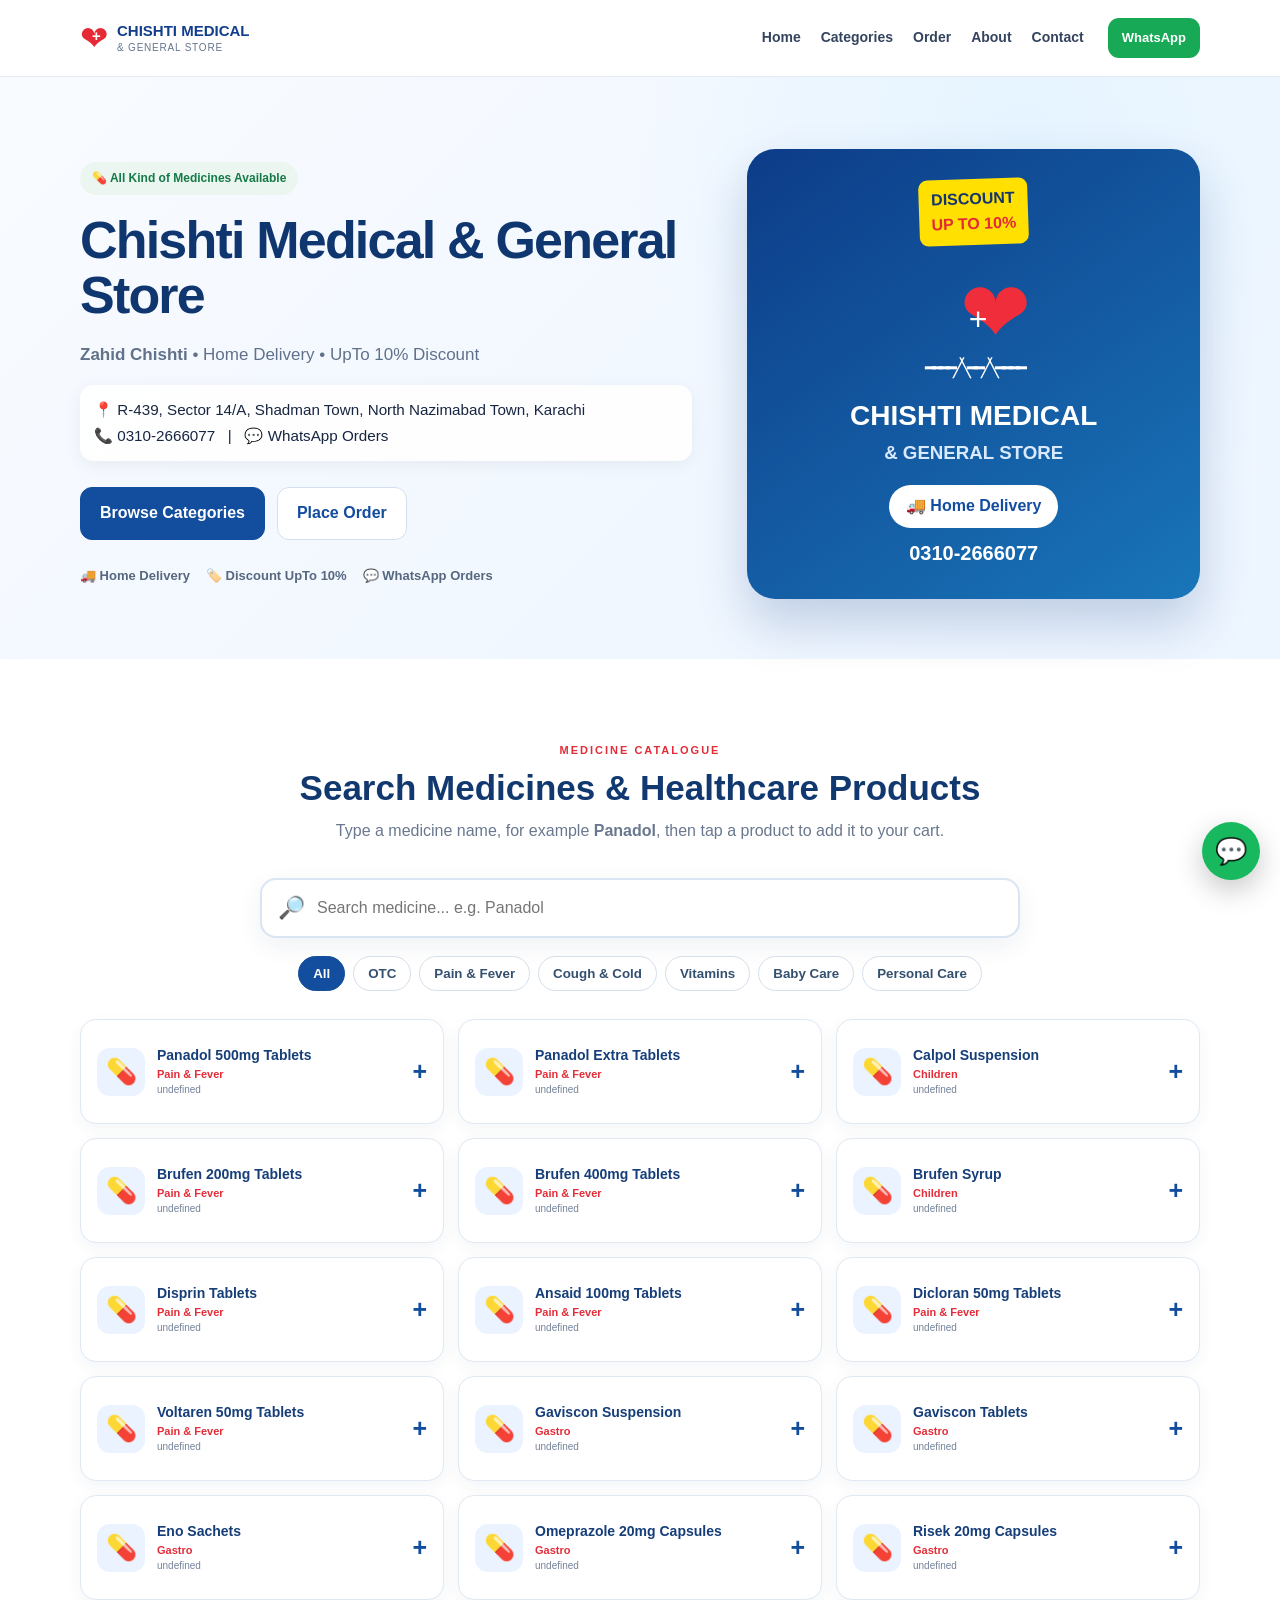
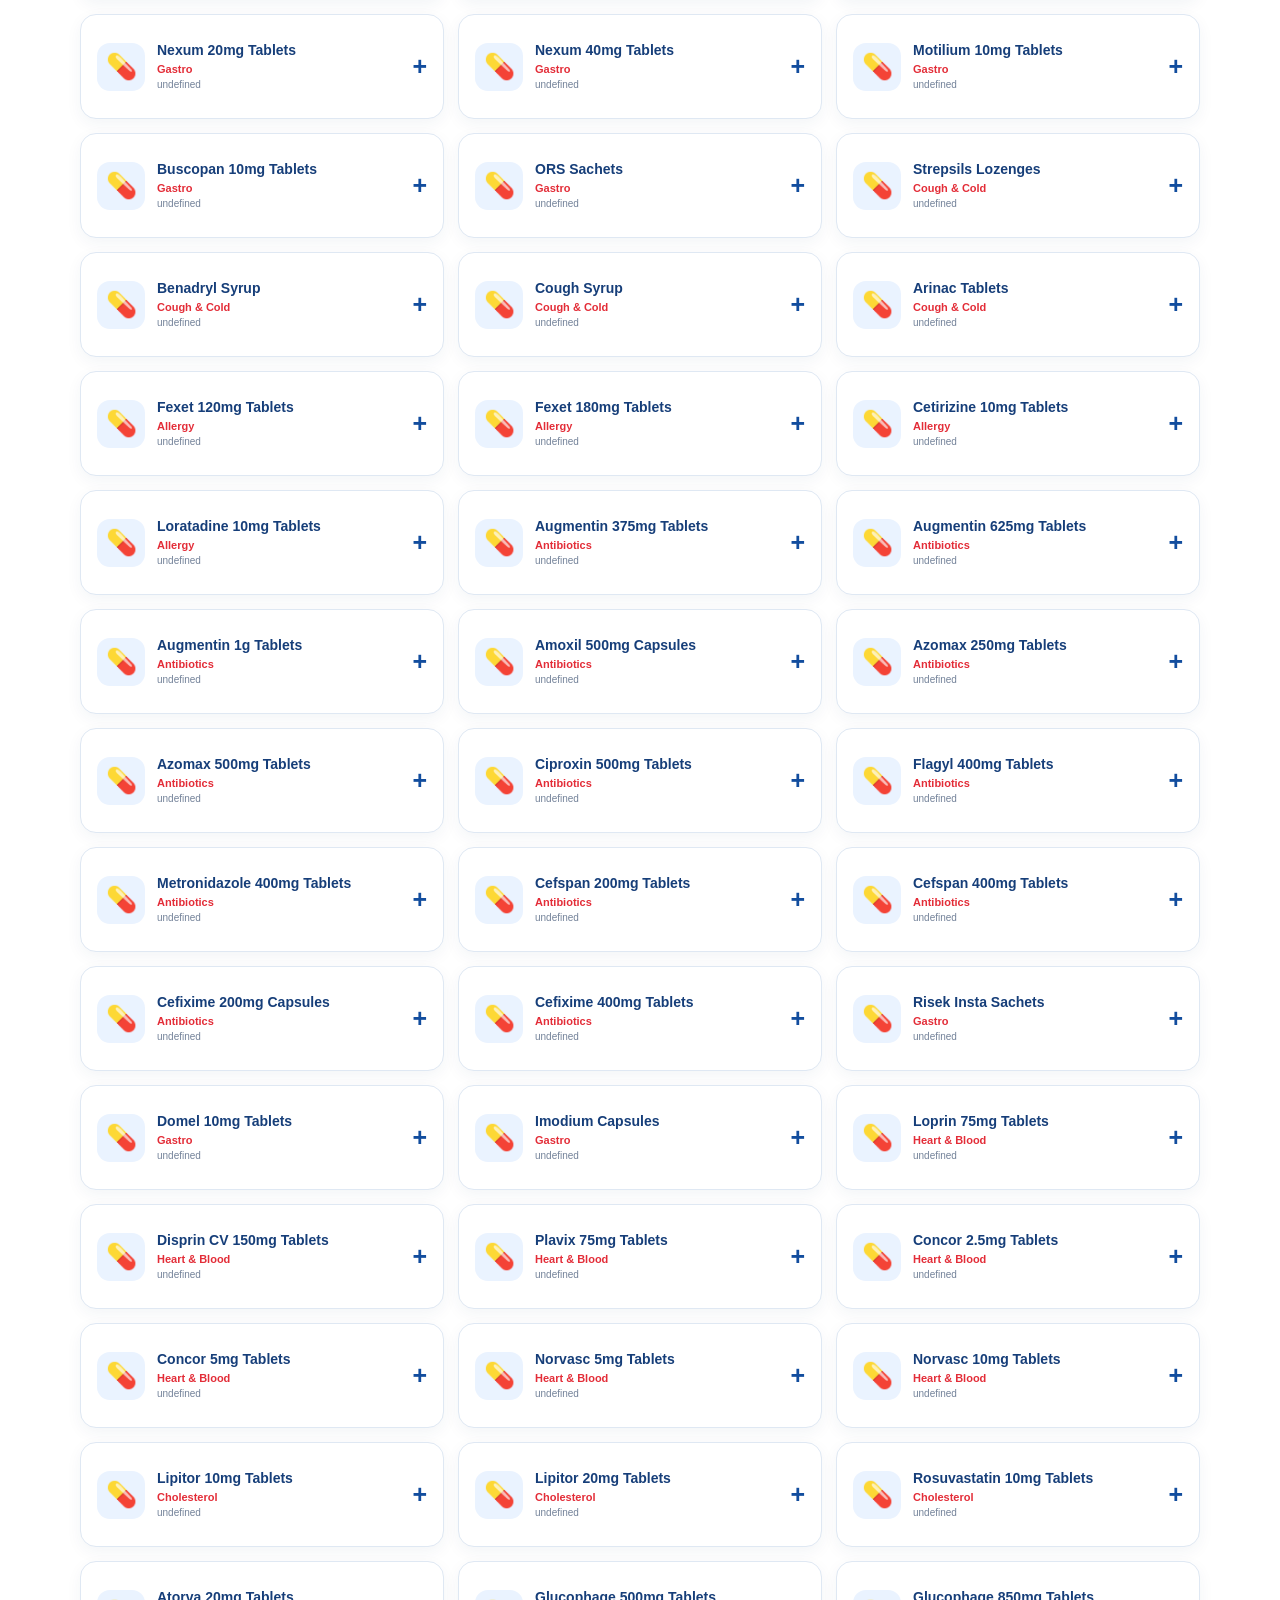
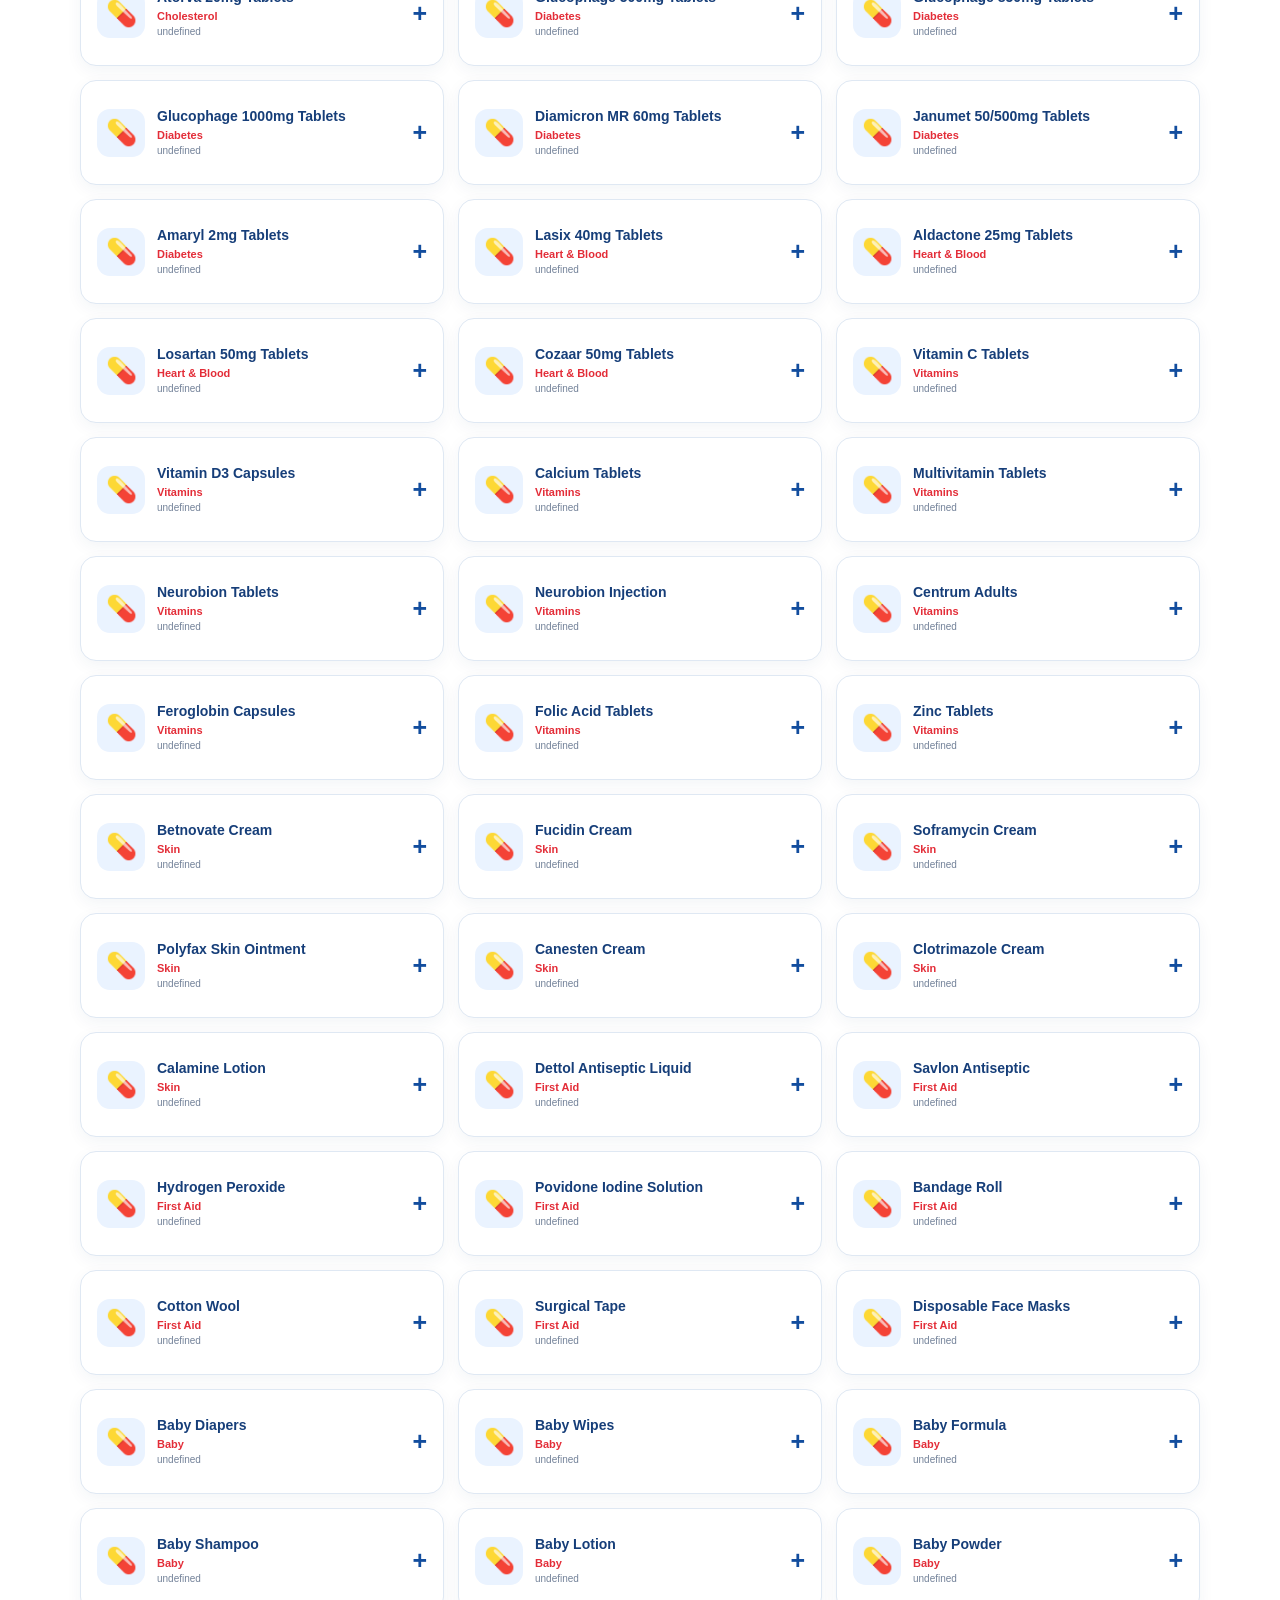
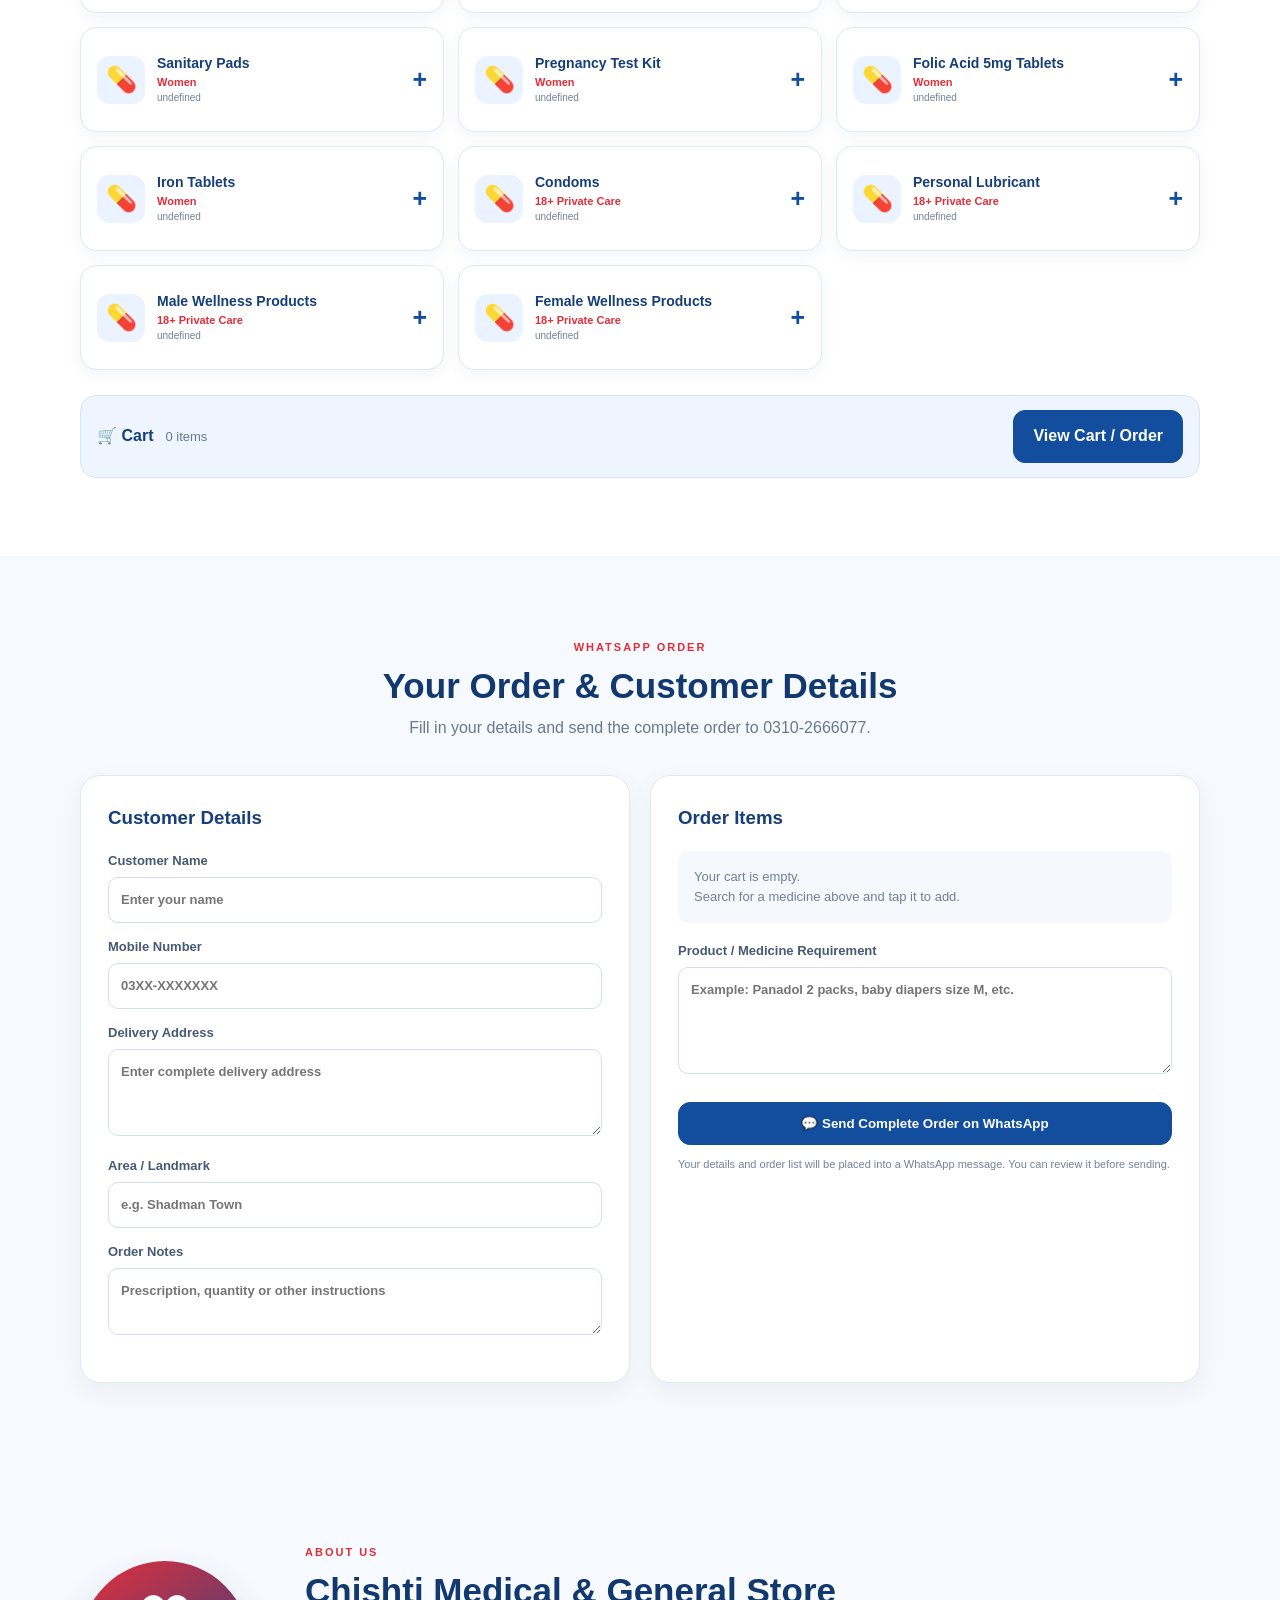
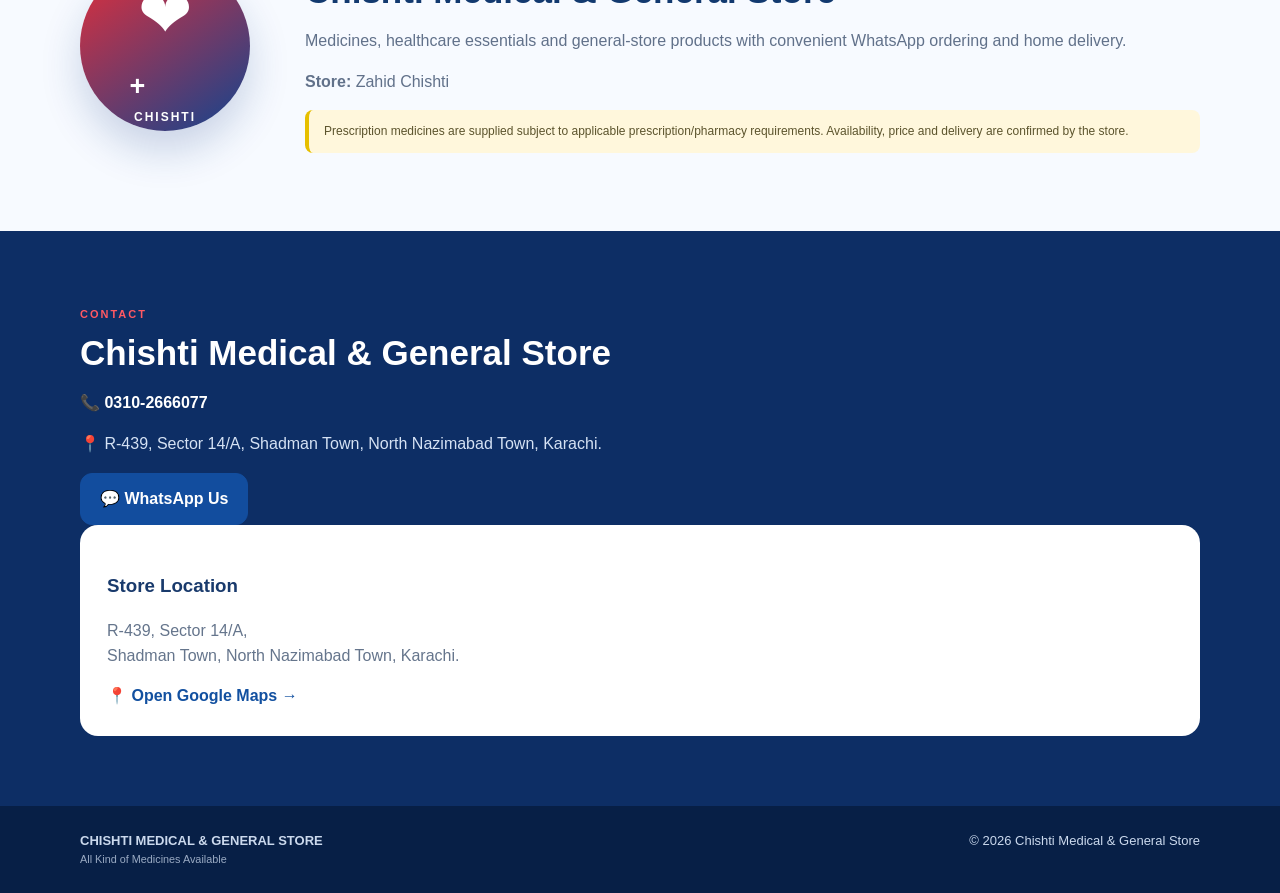
==== commit b16c1377: "Add files via upload" ====
--- a/index.html
+++ b/index.html
@@ -25,8 +25,11 @@
   <div class="container hero-grid">
     <div>
       <span class="pill">💊 All Kind of Medicines Available</span>
-      <h1>Everything you need for <span>health & care.</span></h1>
-      <p>Browse by category, add products to your order, enter your delivery details and send the complete order directly to our WhatsApp.</p>
+      <h1>Chishti Medical &amp; General Store</h1>
+      <p><strong>Zahid Chishti</strong> • Home Delivery • UpTo 10% Discount</p><div class="shop-contact-card">
+        <div>📍 R-439, Sector 14/A, Shadman Town, North Nazimabad Town, Karachi</div>
+        <div>📞 0310-2666077 &nbsp; | &nbsp; 💬 WhatsApp Orders</div>
+      </div>
       <div class="actions">
         <a class="btn primary" href="#categories">Browse Categories</a>
         <a class="btn white" href="#order">Place Order</a>
@@ -121,29 +124,7 @@
 <a class="float" target="_blank" href="https://wa.me/923102666077">💬</a>
 
 <script>
-const products = [
-  {name:'Panadol 500mg Tablets',category:'Pain & Fever',note:'Paracetamol pain & fever relief'},
-  {name:'Panadol Extra Tablets',category:'Pain & Fever',note:'Pain & fever relief'},
-  {name:'Calpol Suspension',category:'Pain & Fever',note:'Paracetamol suspension'},
-  {name:'Brufen Tablets',category:'Pain & Fever',note:'Ibuprofen product'},
-  {name:'Disprin Tablets',category:'Pain & Fever',note:'Pain relief product'},
-  {name:'ORS Sachets',category:'OTC',note:'Oral rehydration salts'},
-  {name:'Gaviscon',category:'OTC',note:'Antacid product'},
-  {name:'Eno Sachets',category:'OTC',note:'Antacid product'},
-  {name:'Strepsils Lozenges',category:'Cough & Cold',note:'Throat lozenges'},
-  {name:'Benadryl Syrup',category:'Cough & Cold',note:'Cough/cold product'},
-  {name:'Cough Syrup',category:'Cough & Cold',note:'Cough relief — availability confirmed by store'},
-  {name:'Vitamin C Tablets',category:'Vitamins',note:'Vitamin C supplement'},
-  {name:'Multivitamin Tablets',category:'Vitamins',note:'Multivitamin supplement'},
-  {name:'Vitamin D3',category:'Vitamins',note:'Vitamin D supplement'},
-  {name:'Calcium Tablets',category:'Vitamins',note:'Calcium supplement'},
-  {name:'Baby Diapers',category:'Baby Care',note:'Baby care product'},
-  {name:'Baby Wipes',category:'Baby Care',note:'Baby care product'},
-  {name:'Baby Formula',category:'Baby Care',note:'Baby nutrition — brand/size confirmed by store'},
-  {name:'Sanitary Pads',category:'Personal Care',note:'Women personal-care product'},
-  {name:'Hand Sanitizer',category:'Personal Care',note:'Personal-care product'},
-  {name:'Antiseptic Solution',category:'Personal Care',note:'Antiseptic product'}
-];
+const products = [{"name": "Panadol 500mg Tablets", "category": "Pain & Fever"}, {"name": "Panadol Extra Tablets", "category": "Pain & Fever"}, {"name": "Calpol Suspension", "category": "Children"}, {"name": "Brufen 200mg Tablets", "category": "Pain & Fever"}, {"name": "Brufen 400mg Tablets", "category": "Pain & Fever"}, {"name": "Brufen Syrup", "category": "Children"}, {"name": "Disprin Tablets", "category": "Pain & Fever"}, {"name": "Ansaid 100mg Tablets", "category": "Pain & Fever"}, {"name": "Dicloran 50mg Tablets", "category": "Pain & Fever"}, {"name": "Voltaren 50mg Tablets", "category": "Pain & Fever"}, {"name": "Gaviscon Suspension", "category": "Gastro"}, {"name": "Gaviscon Tablets", "category": "Gastro"}, {"name": "Eno Sachets", "category": "Gastro"}, {"name": "Omeprazole 20mg Capsules", "category": "Gastro"}, {"name": "Risek 20mg Capsules", "category": "Gastro"}, {"name": "Nexum 20mg Tablets", "category": "Gastro"}, {"name": "Nexum 40mg Tablets", "category": "Gastro"}, {"name": "Motilium 10mg Tablets", "category": "Gastro"}, {"name": "Buscopan 10mg Tablets", "category": "Gastro"}, {"name": "ORS Sachets", "category": "Gastro"}, {"name": "Strepsils Lozenges", "category": "Cough & Cold"}, {"name": "Benadryl Syrup", "category": "Cough & Cold"}, {"name": "Cough Syrup", "category": "Cough & Cold"}, {"name": "Arinac Tablets", "category": "Cough & Cold"}, {"name": "Fexet 120mg Tablets", "category": "Allergy"}, {"name": "Fexet 180mg Tablets", "category": "Allergy"}, {"name": "Cetirizine 10mg Tablets", "category": "Allergy"}, {"name": "Loratadine 10mg Tablets", "category": "Allergy"}, {"name": "Augmentin 375mg Tablets", "category": "Antibiotics"}, {"name": "Augmentin 625mg Tablets", "category": "Antibiotics"}, {"name": "Augmentin 1g Tablets", "category": "Antibiotics"}, {"name": "Amoxil 500mg Capsules", "category": "Antibiotics"}, {"name": "Azomax 250mg Tablets", "category": "Antibiotics"}, {"name": "Azomax 500mg Tablets", "category": "Antibiotics"}, {"name": "Ciproxin 500mg Tablets", "category": "Antibiotics"}, {"name": "Flagyl 400mg Tablets", "category": "Antibiotics"}, {"name": "Metronidazole 400mg Tablets", "category": "Antibiotics"}, {"name": "Cefspan 200mg Tablets", "category": "Antibiotics"}, {"name": "Cefspan 400mg Tablets", "category": "Antibiotics"}, {"name": "Cefixime 200mg Capsules", "category": "Antibiotics"}, {"name": "Cefixime 400mg Tablets", "category": "Antibiotics"}, {"name": "Risek Insta Sachets", "category": "Gastro"}, {"name": "Domel 10mg Tablets", "category": "Gastro"}, {"name": "Imodium Capsules", "category": "Gastro"}, {"name": "Loprin 75mg Tablets", "category": "Heart & Blood"}, {"name": "Disprin CV 150mg Tablets", "category": "Heart & Blood"}, {"name": "Plavix 75mg Tablets", "category": "Heart & Blood"}, {"name": "Concor 2.5mg Tablets", "category": "Heart & Blood"}, {"name": "Concor 5mg Tablets", "category": "Heart & Blood"}, {"name": "Norvasc 5mg Tablets", "category": "Heart & Blood"}, {"name": "Norvasc 10mg Tablets", "category": "Heart & Blood"}, {"name": "Lipitor 10mg Tablets", "category": "Cholesterol"}, {"name": "Lipitor 20mg Tablets", "category": "Cholesterol"}, {"name": "Rosuvastatin 10mg Tablets", "category": "Cholesterol"}, {"name": "Atorva 20mg Tablets", "category": "Cholesterol"}, {"name": "Glucophage 500mg Tablets", "category": "Diabetes"}, {"name": "Glucophage 850mg Tablets", "category": "Diabetes"}, {"name": "Glucophage 1000mg Tablets", "category": "Diabetes"}, {"name": "Diamicron MR 60mg Tablets", "category": "Diabetes"}, {"name": "Janumet 50/500mg Tablets", "category": "Diabetes"}, {"name": "Amaryl 2mg Tablets", "category": "Diabetes"}, {"name": "Lasix 40mg Tablets", "category": "Heart & Blood"}, {"name": "Aldactone 25mg Tablets", "category": "Heart & Blood"}, {"name": "Losartan 50mg Tablets", "category": "Heart & Blood"}, {"name": "Cozaar 50mg Tablets", "category": "Heart & Blood"}, {"name": "Vitamin C Tablets", "category": "Vitamins"}, {"name": "Vitamin D3 Capsules", "category": "Vitamins"}, {"name": "Calcium Tablets", "category": "Vitamins"}, {"name": "Multivitamin Tablets", "category": "Vitamins"}, {"name": "Neurobion Tablets", "category": "Vitamins"}, {"name": "Neurobion Injection", "category": "Vitamins"}, {"name": "Centrum Adults", "category": "Vitamins"}, {"name": "Feroglobin Capsules", "category": "Vitamins"}, {"name": "Folic Acid Tablets", "category": "Vitamins"}, {"name": "Zinc Tablets", "category": "Vitamins"}, {"name": "Betnovate Cream", "category": "Skin"}, {"name": "Fucidin Cream", "category": "Skin"}, {"name": "Soframycin Cream", "category": "Skin"}, {"name": "Polyfax Skin Ointment", "category": "Skin"}, {"name": "Canesten Cream", "category": "Skin"}, {"name": "Clotrimazole Cream", "category": "Skin"}, {"name": "Calamine Lotion", "category": "Skin"}, {"name": "Dettol Antiseptic Liquid", "category": "First Aid"}, {"name": "Savlon Antiseptic", "category": "First Aid"}, {"name": "Hydrogen Peroxide", "category": "First Aid"}, {"name": "Povidone Iodine Solution", "category": "First Aid"}, {"name": "Bandage Roll", "category": "First Aid"}, {"name": "Cotton Wool", "category": "First Aid"}, {"name": "Surgical Tape", "category": "First Aid"}, {"name": "Disposable Face Masks", "category": "First Aid"}, {"name": "Baby Diapers", "category": "Baby"}, {"name": "Baby Wipes", "category": "Baby"}, {"name": "Baby Formula", "category": "Baby"}, {"name": "Baby Shampoo", "category": "Baby"}, {"name": "Baby Lotion", "category": "Baby"}, {"name": "Baby Powder", "category": "Baby"}, {"name": "Sanitary Pads", "category": "Women"}, {"name": "Pregnancy Test Kit", "category": "Women"}, {"name": "Folic Acid 5mg Tablets", "category": "Women"}, {"name": "Iron Tablets", "category": "Women"}, {"name": "Condoms", "category": "18+ Private Care"}, {"name": "Personal Lubricant", "category": "18+ Private Care"}, {"name": "Male Wellness Products", "category": "18+ Private Care"}, {"name": "Female Wellness Products", "category": "18+ Private Care"}];
 
 let cart = [];
 let activeCategory = 'All';
--- a/style.css
+++ b/style.css
@@ -25,3 +25,25 @@
 .qty{display:flex;align-items:center;gap:7px}.qty button{border:0;background:#124d9e;color:#fff;border-radius:7px;width:27px;height:27px;font-size:18px;cursor:pointer}.qty .remove{background:#e52d38}
 @media(max-width:850px){.medicine-grid{grid-template-columns:1fr 1fr}}
 @media(max-width:560px){.medicine-grid{grid-template-columns:1fr}.cart-bar{flex-direction:column;align-items:stretch}.cart-bar .btn{width:100%}}
+
+/* Chishti Medicos home branding */
+.shop-home { position: relative; }
+.shop-badge {
+  display:inline-block;
+  padding:10px 16px;
+  border-radius:999px;
+  font-weight:800;
+  letter-spacing:.5px;
+  margin-bottom:12px;
+  background:#fff;
+  box-shadow:0 4px 18px rgba(0,0,0,.08);
+}
+.shop-contact-card {
+  margin:14px 0 8px;
+  padding:12px 14px;
+  border-radius:14px;
+  background:rgba(255,255,255,.92);
+  line-height:1.7;
+  font-size:.95rem;
+  box-shadow:0 4px 18px rgba(0,0,0,.06);
+}
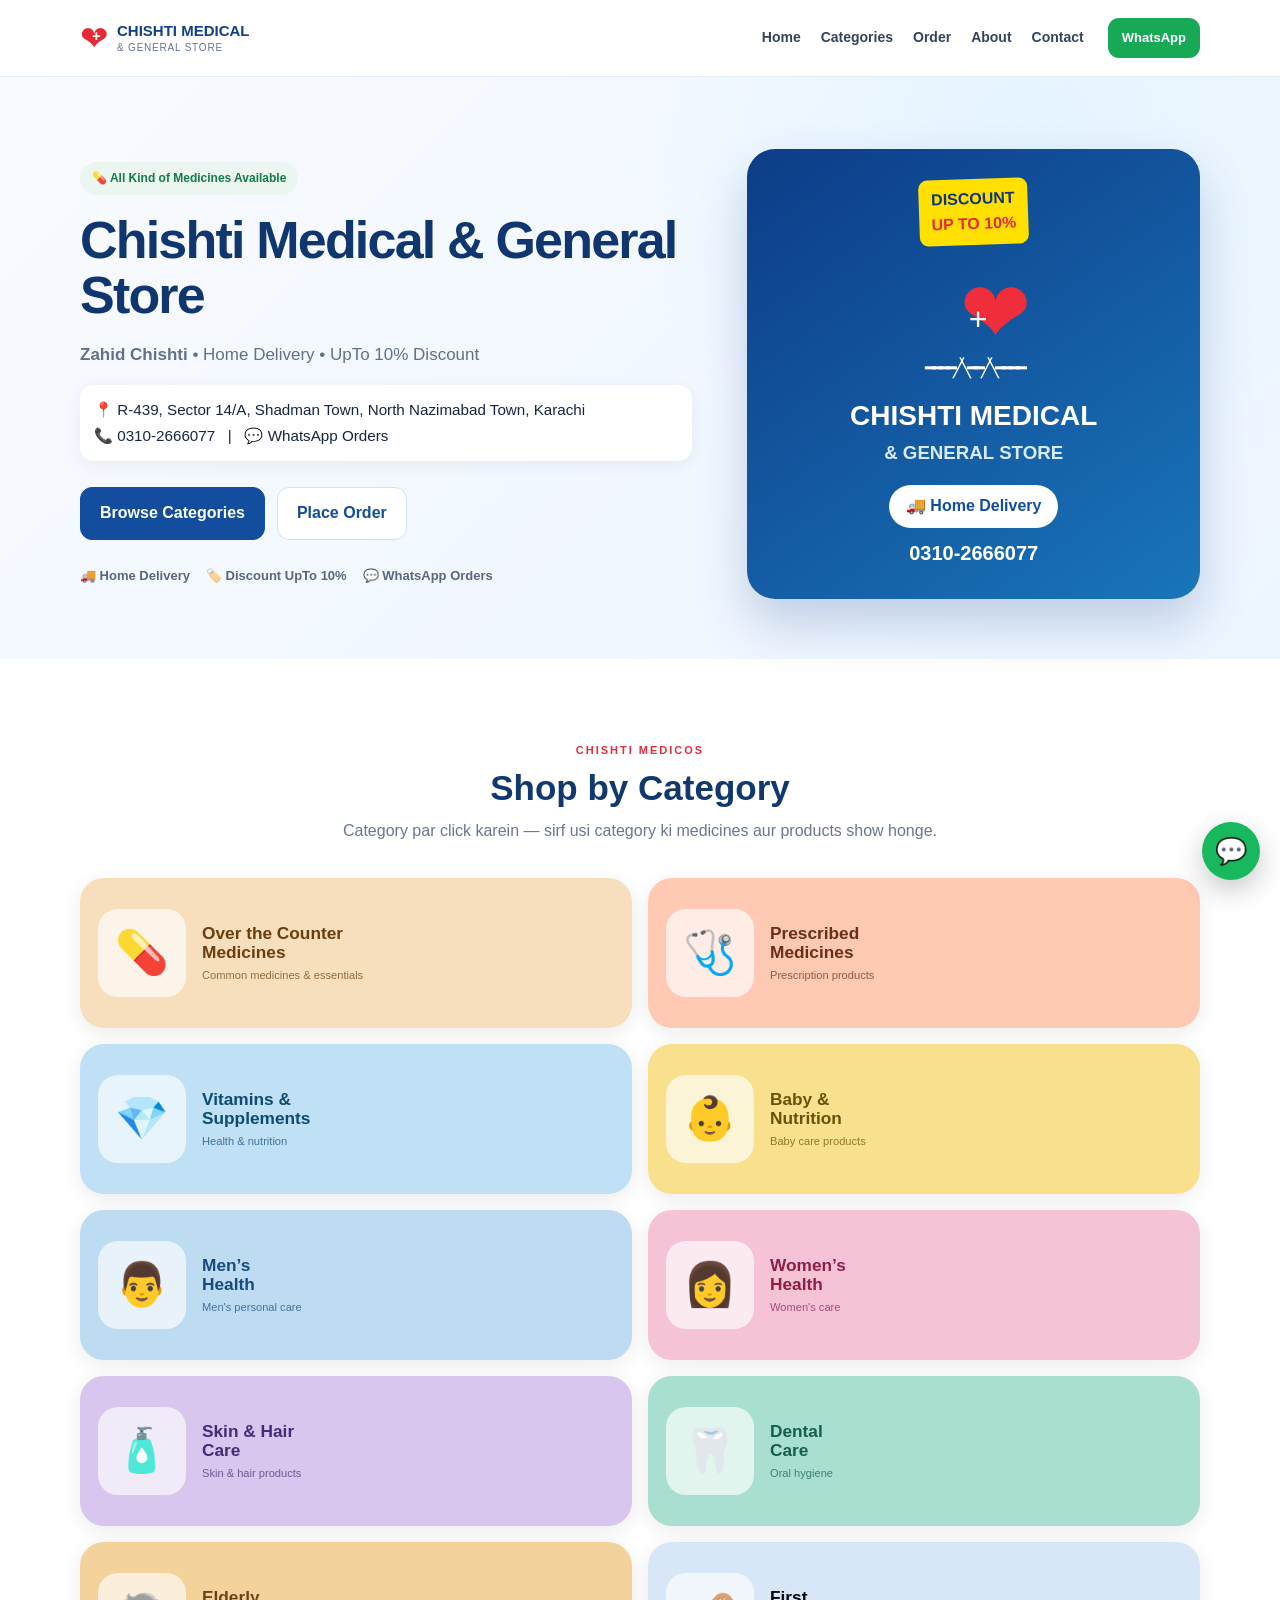
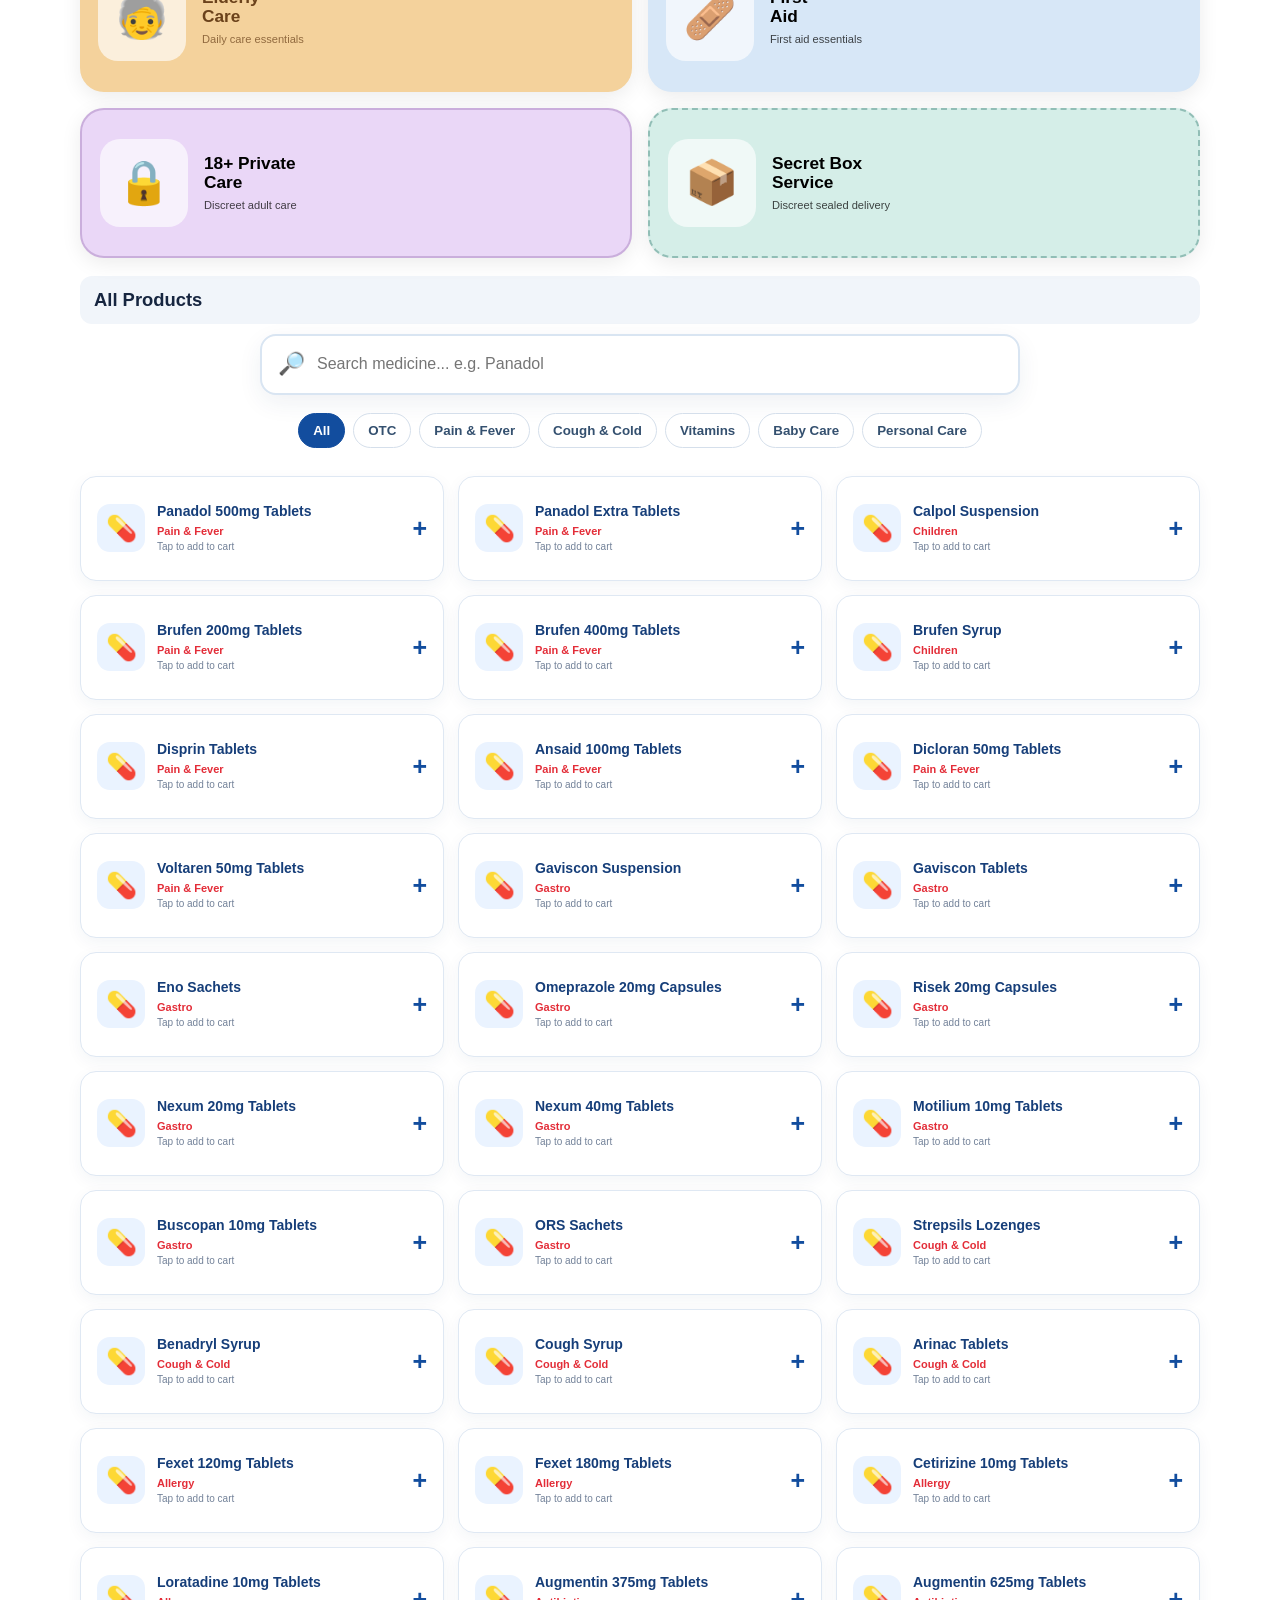
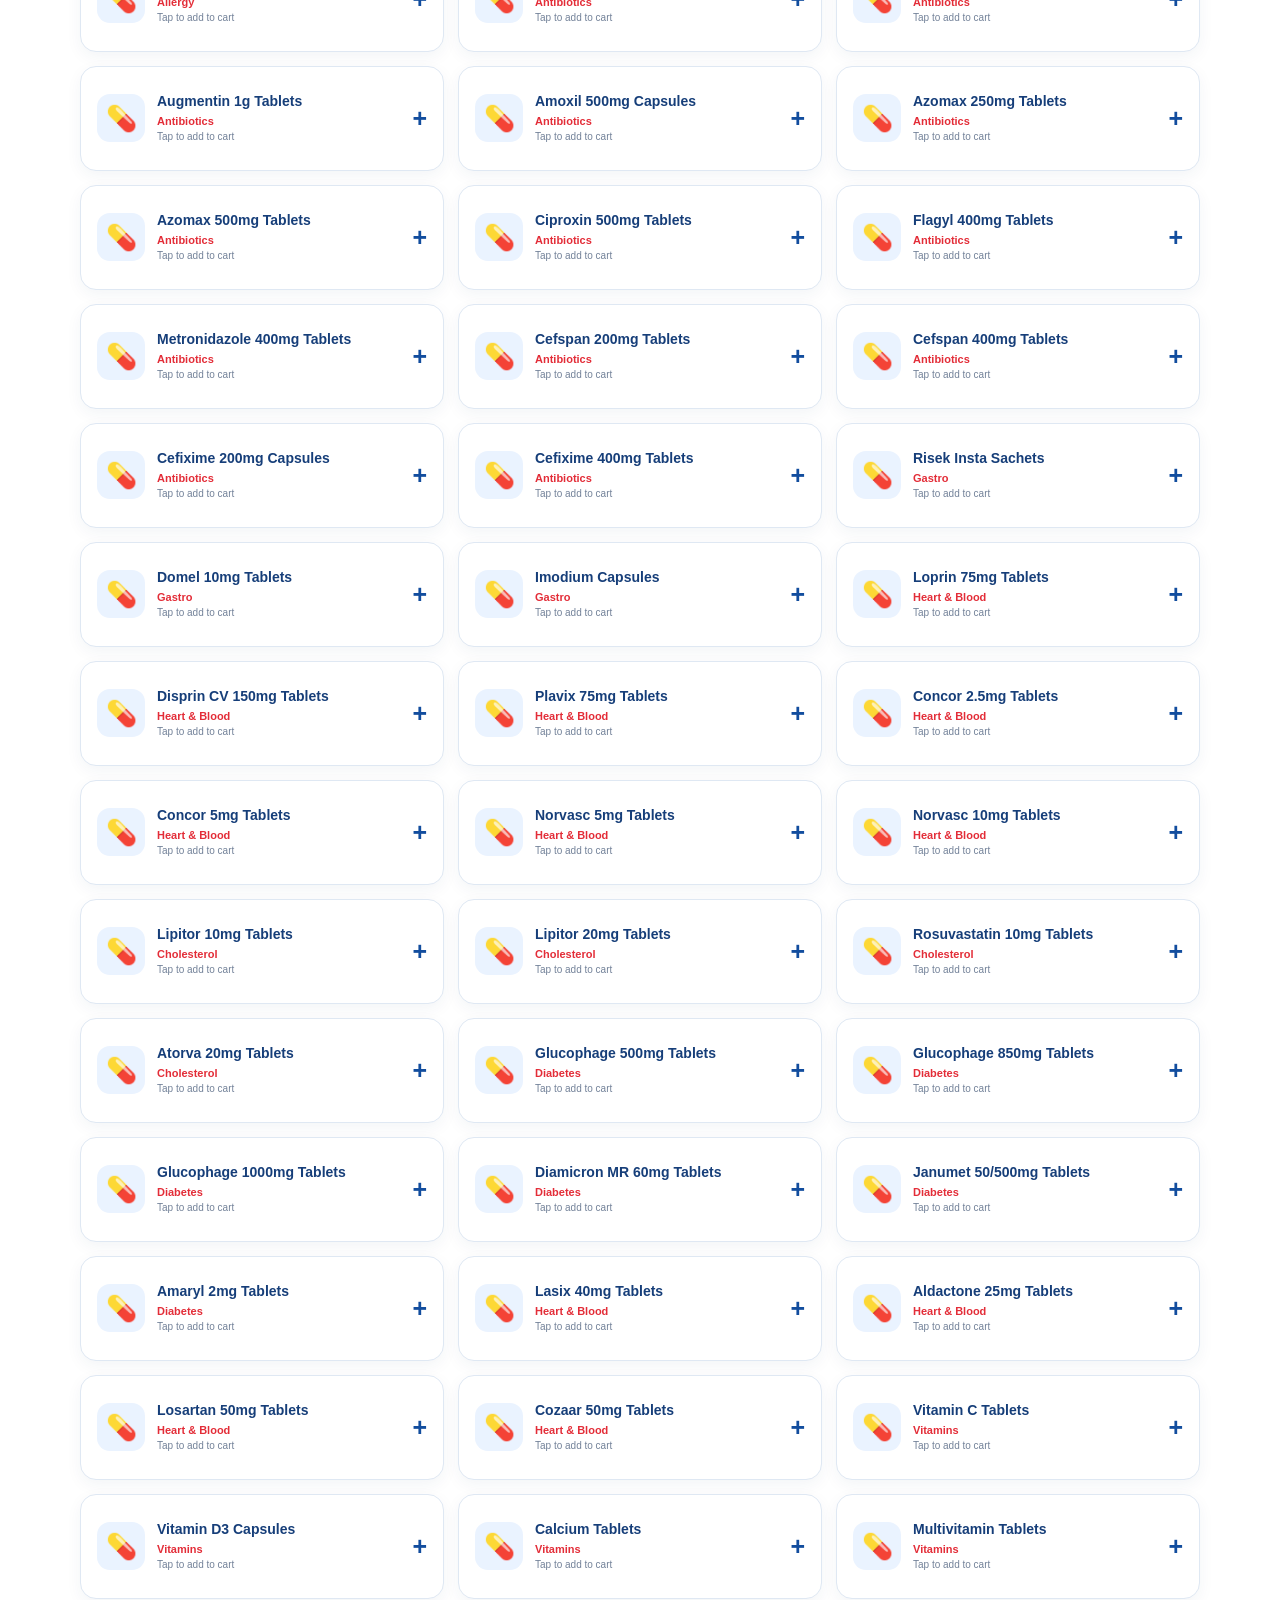
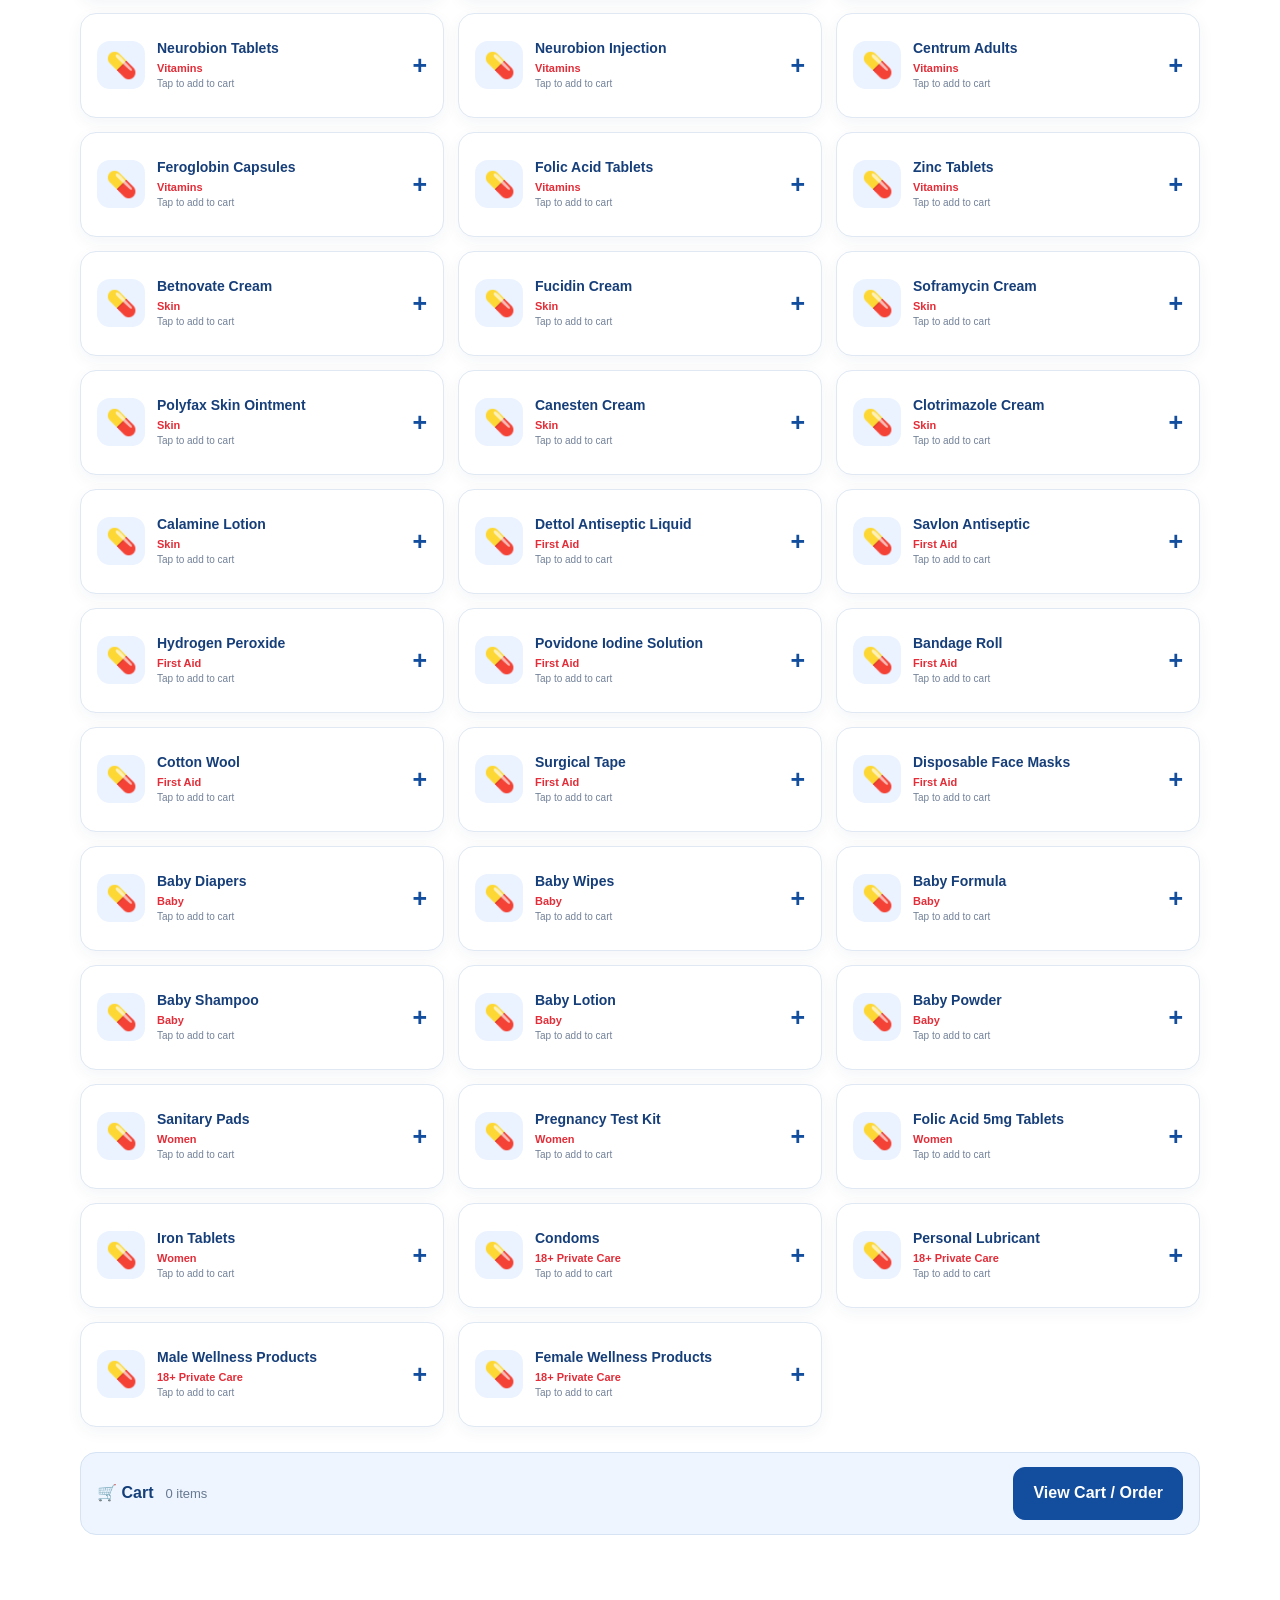
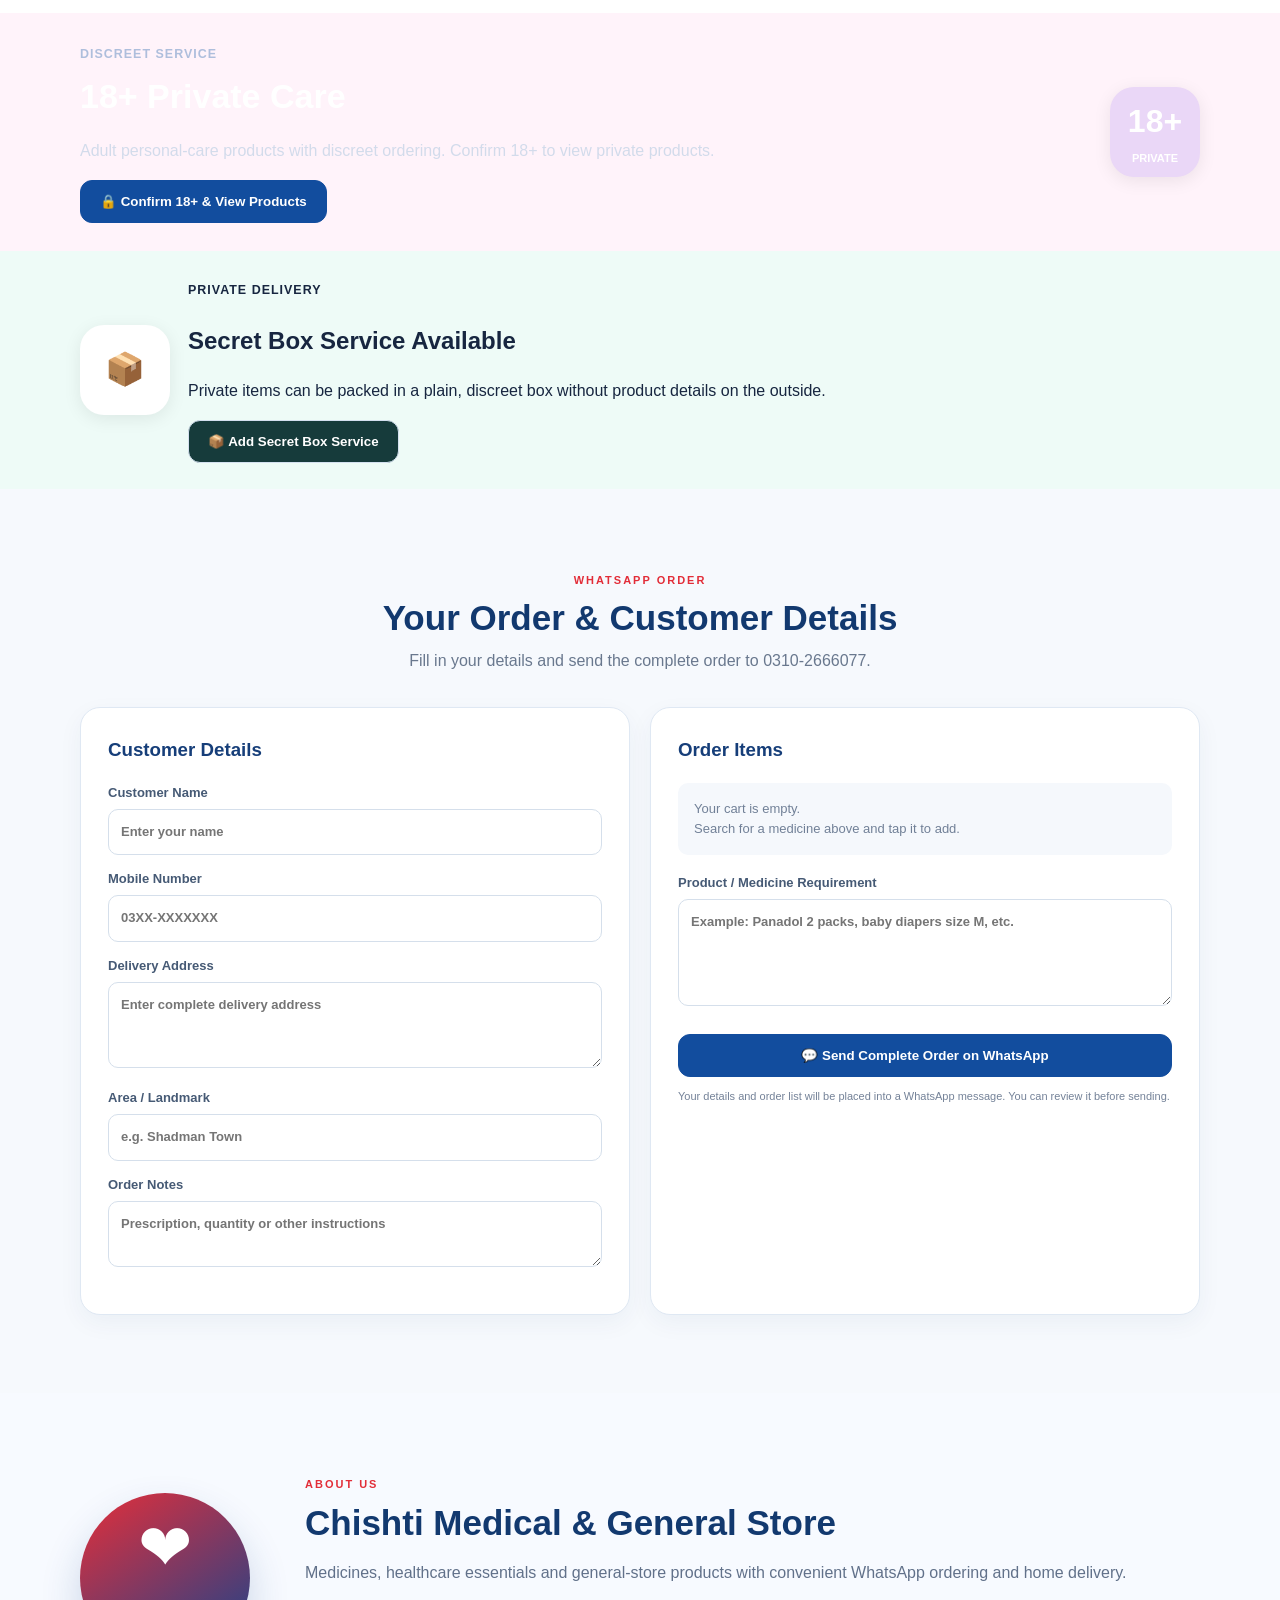
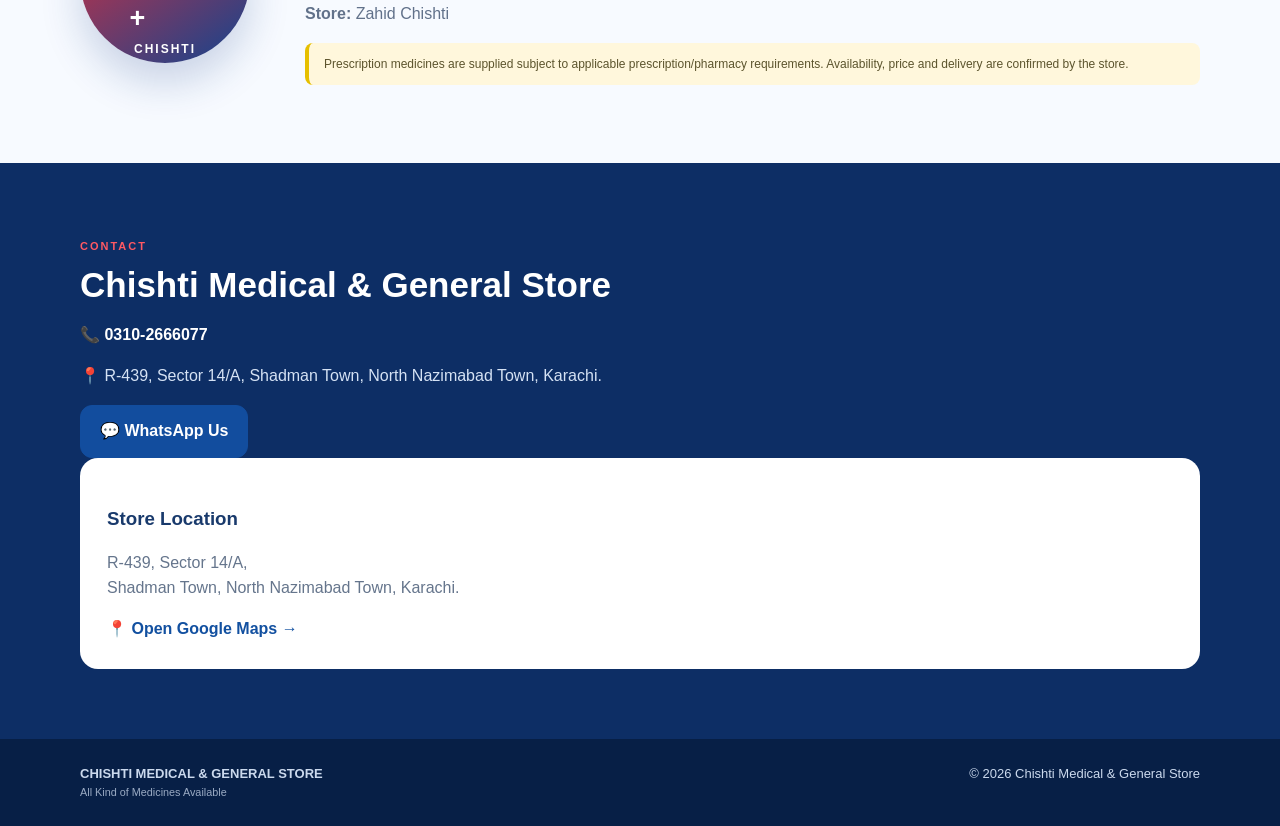
==== commit 529fa0ba: "Add files via upload" ====
--- a/index.html
+++ b/index.html
@@ -50,10 +50,27 @@
 <section id="categories" class="section">
   <div class="container">
     <div class="heading">
-      <span>MEDICINE CATALOGUE</span>
-      <h2>Search Medicines & Healthcare Products</h2>
-      <p>Type a medicine name, for example <b>Panadol</b>, then tap a product to add it to your cart.</p>
-    </div>
+      <span>CHISHTI MEDICOS</span>
+      <h2>Shop by Category</h2>
+      <p>Category par click karein — sirf usi category ki medicines aur products show honge.</p>
+    </div>
+
+    <div class="category-grid">
+      <button class="category-card c1" onclick="openCategory('OTC')"><div class="cat-icon">💊</div><div><b>Over the Counter<br>Medicines</b><small>Common medicines & essentials</small></div></button>
+      <button class="category-card c2" onclick="openCategory('Prescribed Medicines')"><div class="cat-icon">🩺</div><div><b>Prescribed<br>Medicines</b><small>Prescription products</small></div></button>
+      <button class="category-card c3" onclick="openCategory('Vitamins')"><div class="cat-icon">💎</div><div><b>Vitamins &<br>Supplements</b><small>Health & nutrition</small></div></button>
+      <button class="category-card c4" onclick="openCategory('Baby Care')"><div class="cat-icon">👶</div><div><b>Baby &<br>Nutrition</b><small>Baby care products</small></div></button>
+      <button class="category-card c5" onclick="openCategory('Men’s Health')"><div class="cat-icon">👨</div><div><b>Men’s<br>Health</b><small>Men's personal care</small></div></button>
+      <button class="category-card c6" onclick="openCategory('Women’s Health')"><div class="cat-icon">👩</div><div><b>Women’s<br>Health</b><small>Women's care</small></div></button>
+      <button class="category-card c7" onclick="openCategory('Skin & Hair Care')"><div class="cat-icon">🧴</div><div><b>Skin & Hair<br>Care</b><small>Skin & hair products</small></div></button>
+      <button class="category-card c8" onclick="openCategory('Dental Care')"><div class="cat-icon">🦷</div><div><b>Dental<br>Care</b><small>Oral hygiene</small></div></button>
+      <button class="category-card c9" onclick="openCategory('Elderly Care')"><div class="cat-icon">🧓</div><div><b>Elderly<br>Care</b><small>Daily care essentials</small></div></button>
+      <button class="category-card c10" onclick="openCategory('First Aid')"><div class="cat-icon">🩹</div><div><b>First<br>Aid</b><small>First aid essentials</small></div></button>
+      <button class="category-card c11 private-card" onclick="unlock18()"><div class="cat-icon">🔒</div><div><b>18+ Private<br>Care</b><small>Discreet adult care</small></div></button>
+      <button class="category-card c12 secret-card" onclick="openSecretBox()"><div class="cat-icon">📦</div><div><b>Secret Box<br>Service</b><small>Discreet sealed delivery</small></div></button>
+    </div>
+
+    <div class="selected-category" id="selectedCategory">All Products</div>
 
     <div class="search-box">
       <span>🔎</span>
@@ -80,11 +97,27 @@
   </div>
 </section>
 
-<section id="private" class="private hidden">
+<section id="private" class="private">
   <div class="container private-inner">
-    <div><span>PRIVATE CATEGORY</span><h2>18+ Private Care</h2><p>Discreet ordering for adult personal-care and sexual-health products. Products are shown only after age confirmation.</p>
-    <button class="btn primary" onclick="addCategory('18+ Private Care')">Add Private Care to Order</button></div>
-    <div class="private-icon">🔒<small>18+</small></div>
+    <div>
+      <span>DISCREET SERVICE</span>
+      <h2>18+ Private Care</h2>
+      <p>Adult personal-care products with discreet ordering. Confirm 18+ to view private products.</p>
+      <button class="btn primary" onclick="unlock18()">🔒 Confirm 18+ & View Products</button>
+    </div>
+    <div class="private-icon">18+<small>PRIVATE</small></div>
+  </div>
+</section>
+
+<section id="secretBox" class="secret-box">
+  <div class="container secret-inner">
+    <div class="secret-icon">📦</div>
+    <div>
+      <span>PRIVATE DELIVERY</span>
+      <h2>Secret Box Service Available</h2>
+      <p>Private items can be packed in a plain, discreet box without product details on the outside.</p>
+      <button class="btn dark" onclick="openSecretBox()">📦 Add Secret Box Service</button>
+    </div>
   </div>
 </section>
 
@@ -133,6 +166,37 @@
   return String(value).replace(/[&<>"']/g, m => ({'&':'&amp;','<':'&lt;','>':'&gt;','"':'&quot;',"'":'&#039;'}[m]));
 }
 
+const categoryMap = {
+  "OTC":"OTC",
+  "Prescribed Medicines":"Prescribed Medicines",
+  "Vitamins":"Vitamins",
+  "Baby Care":"Baby",
+  "Men’s Health":"Men’s Health",
+  "Women’s Health":"Women",
+  "Skin & Hair Care":"Skin",
+  "Dental Care":"Dental Care",
+  "Elderly Care":"Elderly Care",
+  "First Aid":"First Aid"
+};
+
+function openCategory(label){
+  activeCategory = categoryMap[label] || label;
+  document.getElementById('medicineSearch').value = '';
+  document.querySelectorAll('.filter').forEach(b => b.classList.remove('active'));
+  const btn = [...document.querySelectorAll('.filter')].find(b => b.textContent.trim() === activeCategory);
+  if(btn) btn.classList.add('active');
+  document.getElementById('selectedCategory').textContent = label;
+  renderMedicines();
+  document.getElementById('medicineGrid').scrollIntoView({behavior:'smooth', block:'start'});
+}
+
+function openSecretBox(){
+  document.getElementById('notes').value =
+    (document.getElementById('notes').value.trim() ? document.getElementById('notes').value.trim() + '\n' : '') +
+    'Please use Secret Box / discreet packaging for this order.';
+  document.getElementById('order').scrollIntoView({behavior:'smooth'});
+}
+
 function searchMedicines(){
   renderMedicines();
 }
@@ -162,7 +226,7 @@
       <div class="medicine-info">
         <b>${escapeHTML(p.name)}</b>
         <small>${escapeHTML(p.category)}</small>
-        <span>${escapeHTML(p.note)}</span>
+        <span>${escapeHTML(p.note || 'Tap to add to cart')}</span>
       </div>
       <strong class="add-sign">${inCart ? '✓' : '+'}</strong>
     </button>`;
@@ -216,8 +280,9 @@
 
 function unlock18(){
   if(!confirm('This section is for customers aged 18 or above. Confirm that you are 18+ to continue.')) return;
-  document.getElementById('private').classList.remove('hidden');
-  document.getElementById('private').scrollIntoView({behavior:'smooth'});
+  openCategory('18+ Private Care');
+  document.getElementById('medicineSearch').value = '';
+  renderMedicines();
 }
 
 function sendOrder(){
--- a/style.css
+++ b/style.css
@@ -47,3 +47,59 @@
   font-size:.95rem;
   box-shadow:0 4px 18px rgba(0,0,0,.06);
 }
+
+/* Category-first storefront inspired by modern pharmacy catalogue layouts */
+.category-grid{
+  display:grid;
+  grid-template-columns:repeat(2,minmax(0,1fr));
+  gap:16px;
+  margin:24px 0 18px;
+}
+.category-card{
+  border:0;
+  min-height:150px;
+  border-radius:24px;
+  padding:18px;
+  display:flex;
+  align-items:center;
+  gap:16px;
+  text-align:left;
+  cursor:pointer;
+  box-shadow:0 5px 20px rgba(0,0,0,.08);
+  transition:transform .18s ease,box-shadow .18s ease;
+}
+.category-card:hover{transform:translateY(-3px);box-shadow:0 9px 26px rgba(0,0,0,.12)}
+.category-card b{font-size:1.08rem;line-height:1.12}
+.category-card small{display:block;margin-top:7px;opacity:.72}
+.cat-icon{
+  width:88px;height:88px;border-radius:20px;background:rgba(255,255,255,.65);
+  display:flex;align-items:center;justify-content:center;font-size:43px;flex:none;
+}
+.c1{background:#f7dfbd}.c2{background:#ffc9b3}.c3{background:#bfe0f5}.c4{background:#f8e08c}
+.c5{background:#bddcf2}.c6{background:#f5c3d5}.c7{background:#d9c6ee}.c8{background:#a9dfd0}
+.c9{background:#f4d29c}.c10{background:#d7e7f7}.c11{background:#ead7f7}.c12{background:#d5eee8}
+.private-card{border:2px solid rgba(105,55,140,.25)}
+.secret-card{border:2px dashed rgba(20,100,90,.35)}
+.selected-category{
+  font-weight:800;font-size:1.15rem;margin:16px 0 10px;
+  padding:10px 14px;border-radius:12px;background:#f1f5fa;
+}
+.private{display:block;padding:28px 0;background:#fff3fa}
+.secret-box{padding:26px 0;background:#eefbf7}
+.secret-inner{display:flex;align-items:center;gap:18px}
+.secret-icon,.private-icon{
+  width:90px;height:90px;border-radius:24px;display:flex;align-items:center;justify-content:center;
+  background:#fff;font-size:32px;font-weight:900;box-shadow:0 4px 18px rgba(0,0,0,.08);flex:none
+}
+.private-icon{background:#ead7f7;flex-direction:column}
+.private-icon small{font-size:11px;margin-top:3px}
+.secret-inner span,.private-inner span{font-size:.78rem;font-weight:800;letter-spacing:1px}
+.btn.dark{background:#163b3b;color:#fff}
+@media(max-width:620px){
+  .category-grid{gap:10px}
+  .category-card{min-height:132px;padding:12px;border-radius:19px;gap:10px}
+  .cat-icon{width:62px;height:62px;border-radius:15px;font-size:31px}
+  .category-card b{font-size:.93rem}
+  .category-card small{font-size:.72rem}
+  .secret-inner{align-items:flex-start}
+}
